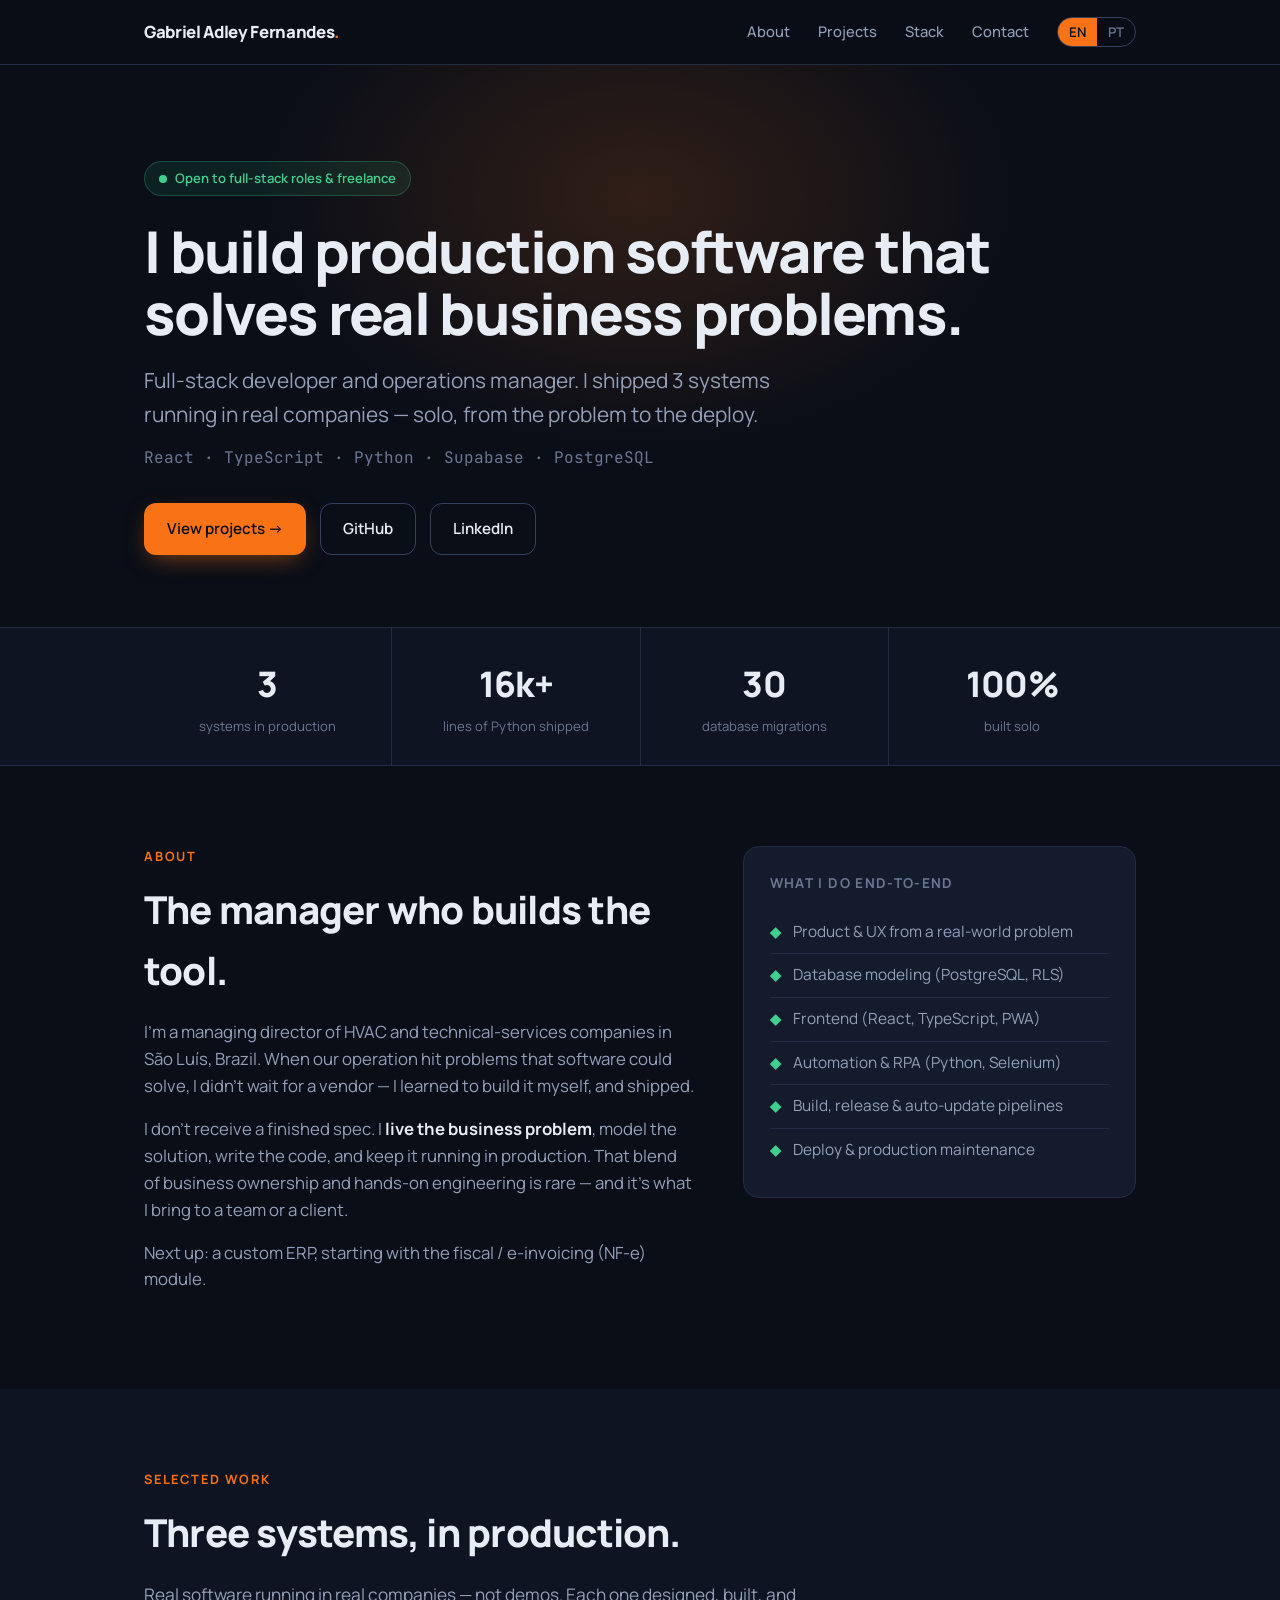
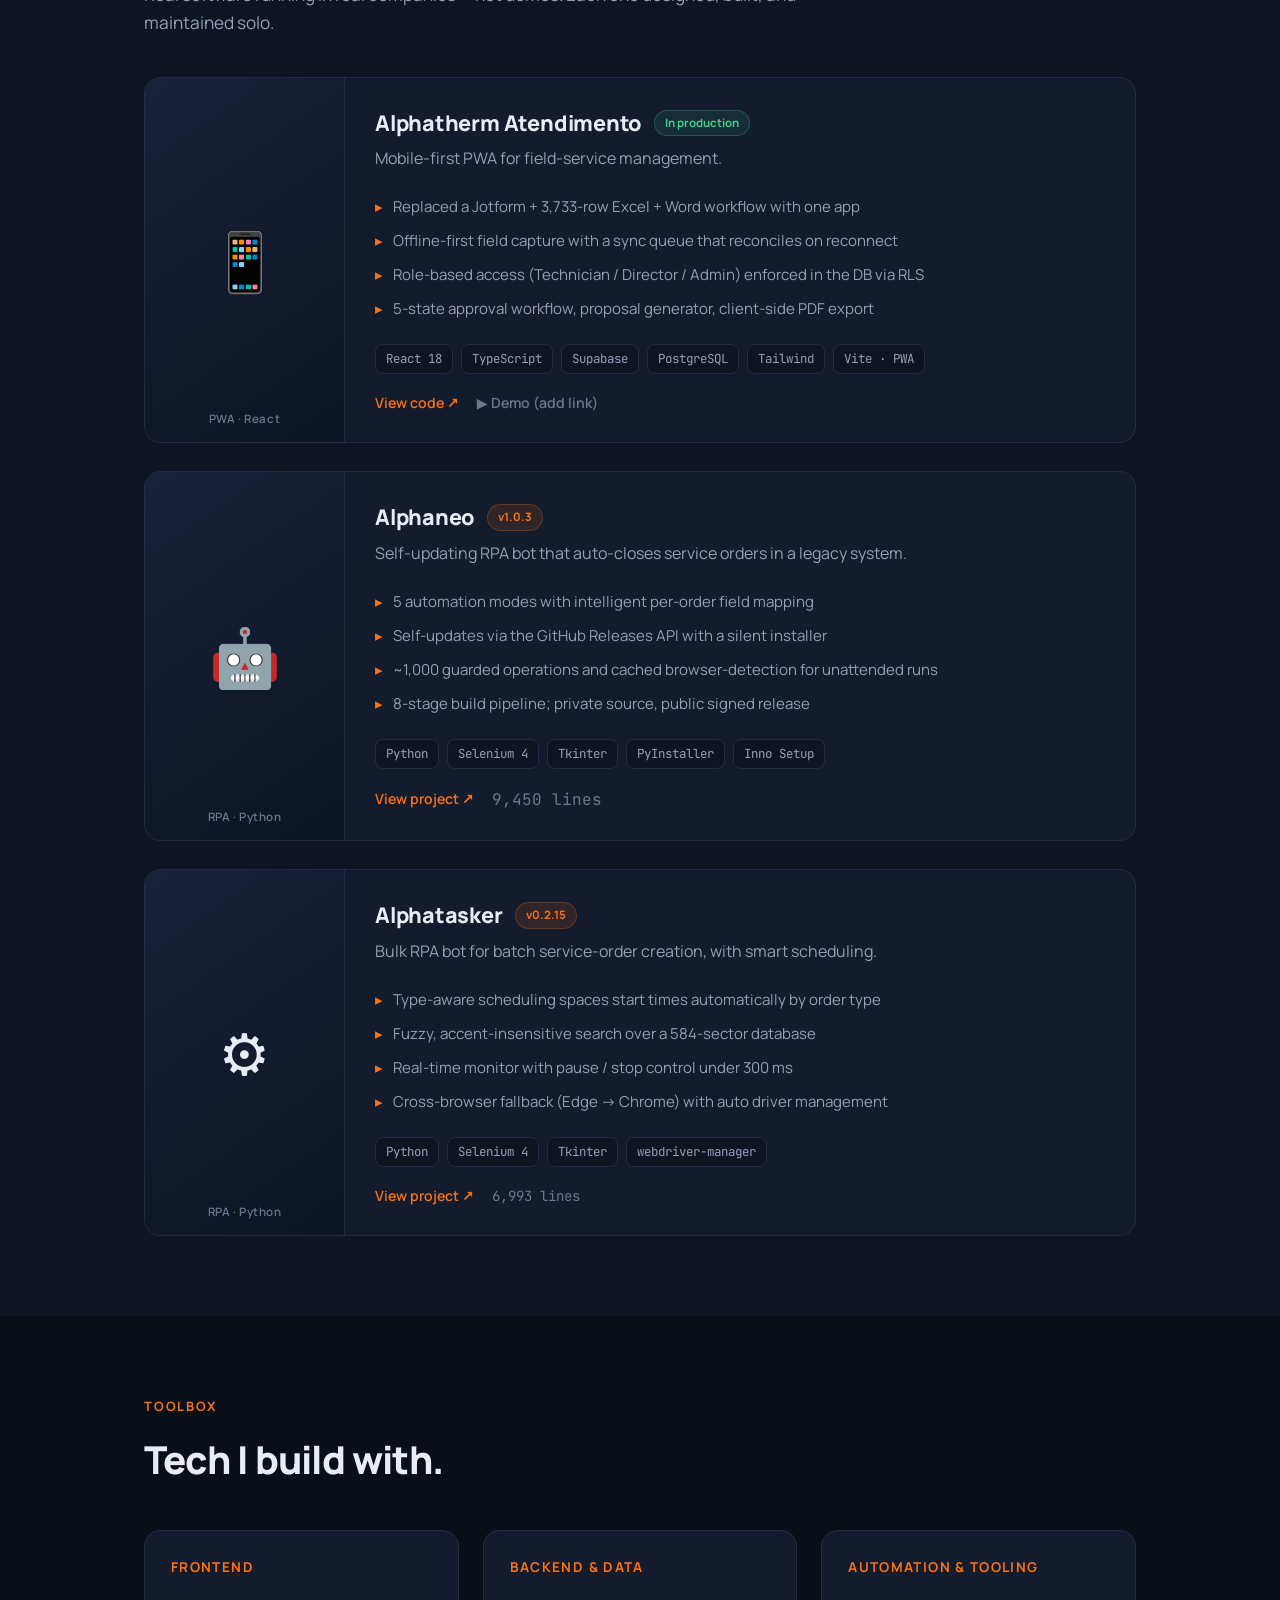
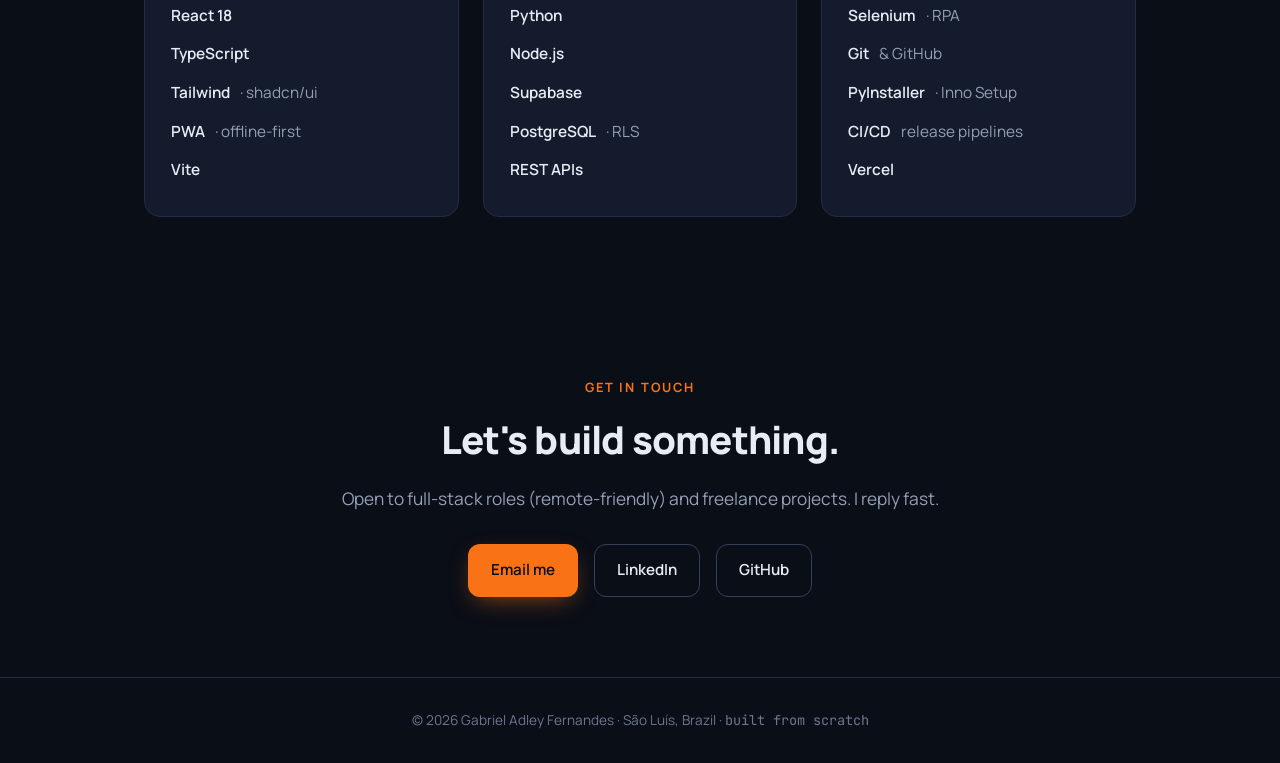
==== index.html @ e0627b70 "Add files via upload" ====
<!DOCTYPE html>
<html lang="en">
<head>
<meta charset="UTF-8" />
<meta name="viewport" content="width=device-width, initial-scale=1.0" />
<title>Gabriel Adley Fernandes — Full-Stack Developer</title>
<meta name="description" content="Full-stack developer who ships production software — from the business problem to the deploy. React, TypeScript, Python, Supabase." />
<link rel="preconnect" href="https://fonts.googleapis.com" />
<link rel="preconnect" href="https://fonts.gstatic.com" crossorigin />
<link href="https://fonts.googleapis.com/css2?family=Manrope:wght@400;500;600;700;800&family=JetBrains+Mono:wght@500&display=swap" rel="stylesheet" />
<style>
  :root{
    --bg:#0a0e17; --bg2:#0e1422; --surface:#141b2d; --surface2:#19223a;
    --border:#232c42; --border-hi:#33405e;
    --text:#e8ecf5; --muted:#93a0b8; --faint:#6b7791;
    --accent:#f97316; --accent2:#3fcf8e; --accent-soft:rgba(249,115,22,.12);
    --radius:16px; --maxw:1040px;
    --shadow:0 10px 40px -12px rgba(0,0,0,.6);
  }
  *{box-sizing:border-box;margin:0;padding:0}
  html{scroll-behavior:smooth}
  body{
    font-family:'Manrope',system-ui,sans-serif;background:var(--bg);color:var(--text);
    line-height:1.6;-webkit-font-smoothing:antialiased;overflow-x:hidden;
  }
  a{color:inherit;text-decoration:none}
  code,.mono{font-family:'JetBrains Mono',monospace}
  .wrap{max-width:var(--maxw);margin:0 auto;padding:0 24px}
  .accent{color:var(--accent)}
  .accent2{color:var(--accent2)}

  /* Header */
  header{
    position:sticky;top:0;z-index:50;backdrop-filter:blur(12px);
    background:rgba(10,14,23,.72);border-bottom:1px solid var(--border);
  }
  .nav{display:flex;align-items:center;justify-content:space-between;height:64px}
  .logo{font-weight:800;font-size:1.05rem;letter-spacing:-.02em}
  .logo .dot{color:var(--accent)}
  .nav-links{display:flex;gap:28px;align-items:center}
  .nav-links a{color:var(--muted);font-size:.92rem;font-weight:500;transition:color .2s}
  .nav-links a:hover{color:var(--text)}
  .lang-toggle{
    display:flex;border:1px solid var(--border-hi);border-radius:999px;overflow:hidden;
    font-size:.78rem;font-weight:600;cursor:pointer
  }
  .lang-toggle button{
    background:transparent;border:0;color:var(--faint);padding:5px 11px;cursor:pointer;
    font-family:inherit;font-weight:600;transition:all .2s
  }
  .lang-toggle button.on{background:var(--accent);color:#0a0e17}
  @media(max-width:680px){.nav-links a:not(.lang-wrap){display:none}}

  /* Hero */
  .hero{position:relative;padding:96px 0 72px;overflow:hidden}
  .hero::before{
    content:"";position:absolute;top:-30%;left:50%;transform:translateX(-50%);
    width:900px;height:600px;
    background:radial-gradient(ellipse at center,rgba(249,115,22,.16),transparent 60%);
    pointer-events:none;z-index:0
  }
  .hero .wrap{position:relative;z-index:1}
  .badge-avail{
    display:inline-flex;align-items:center;gap:8px;font-size:.82rem;font-weight:600;
    color:var(--accent2);background:rgba(63,207,142,.1);border:1px solid rgba(63,207,142,.25);
    padding:6px 14px;border-radius:999px;margin-bottom:24px
  }
  .badge-avail .pulse{width:8px;height:8px;border-radius:50%;background:var(--accent2);box-shadow:0 0 0 0 rgba(63,207,142,.7);animation:pulse 2s infinite}
  @keyframes pulse{0%{box-shadow:0 0 0 0 rgba(63,207,142,.6)}70%{box-shadow:0 0 0 8px rgba(63,207,142,0)}100%{box-shadow:0 0 0 0 rgba(63,207,142,0)}}
  h1{font-size:clamp(2.2rem,6vw,3.6rem);font-weight:800;letter-spacing:-.03em;line-height:1.08;margin-bottom:20px}
  .hero .sub{font-size:clamp(1.05rem,2.5vw,1.3rem);color:var(--muted);max-width:640px;margin-bottom:14px}
  .hero .sub2{font-size:1rem;color:var(--faint);max-width:620px;margin-bottom:32px}
  .cta-row{display:flex;flex-wrap:wrap;gap:14px}
  .btn{
    display:inline-flex;align-items:center;gap:9px;font-weight:600;font-size:.95rem;
    padding:13px 22px;border-radius:12px;transition:transform .15s,box-shadow .2s,background .2s;border:1px solid transparent
  }
  .btn:hover{transform:translateY(-2px)}
  .btn-primary{background:var(--accent);color:#0a0e17;box-shadow:0 8px 24px -8px rgba(249,115,22,.6)}
  .btn-ghost{border-color:var(--border-hi);color:var(--text)}
  .btn-ghost:hover{background:var(--surface);border-color:var(--accent)}

  /* Stats band */
  .stats{border-top:1px solid var(--border);border-bottom:1px solid var(--border);background:var(--bg2)}
  .stats-grid{display:grid;grid-template-columns:repeat(4,1fr);gap:1px;background:var(--border)}
  .stat{background:var(--bg2);padding:28px 20px;text-align:center}
  .stat .num{font-size:clamp(1.6rem,4vw,2.2rem);font-weight:800;color:var(--text);letter-spacing:-.02em}
  .stat .lbl{font-size:.82rem;color:var(--faint);margin-top:4px}
  @media(max-width:680px){.stats-grid{grid-template-columns:repeat(2,1fr)}}

  /* Sections */
  section{padding:80px 0}
  .eyebrow{font-size:.8rem;font-weight:700;letter-spacing:.14em;text-transform:uppercase;color:var(--accent);margin-bottom:12px}
  h2{font-size:clamp(1.7rem,4vw,2.4rem);font-weight:800;letter-spacing:-.02em;margin-bottom:18px}
  .lead{color:var(--muted);font-size:1.08rem;max-width:680px}

  /* About */
  .about-grid{display:grid;grid-template-columns:1.4fr 1fr;gap:48px;align-items:start}
  .about p{color:var(--muted);margin-bottom:16px;font-size:1.05rem}
  .about strong{color:var(--text);font-weight:700}
  .highlight-card{background:var(--surface);border:1px solid var(--border);border-radius:var(--radius);padding:26px}
  .highlight-card h3{font-size:.85rem;text-transform:uppercase;letter-spacing:.1em;color:var(--faint);margin-bottom:16px;font-weight:700}
  .highlight-card ul{list-style:none}
  .highlight-card li{display:flex;gap:12px;padding:9px 0;color:var(--muted);font-size:.96rem;border-bottom:1px solid var(--border)}
  .highlight-card li:last-child{border-bottom:0}
  .highlight-card li .ic{color:var(--accent2);flex-shrink:0}
  @media(max-width:760px){.about-grid{grid-template-columns:1fr;gap:32px}}

  /* Projects */
  .projects{background:var(--bg2)}
  .proj-grid{display:flex;flex-direction:column;gap:28px;margin-top:40px}
  .card{
    background:var(--surface);border:1px solid var(--border);border-radius:var(--radius);
    overflow:hidden;transition:border-color .25s,transform .25s,box-shadow .25s
  }
  .card:hover{border-color:var(--border-hi);transform:translateY(-3px);box-shadow:var(--shadow)}
  .card-inner{display:grid;grid-template-columns:200px 1fr;gap:0}
  .card-visual{
    background:linear-gradient(145deg,var(--surface2),#0c1322);display:flex;align-items:center;justify-content:center;
    font-size:3.6rem;border-right:1px solid var(--border);position:relative
  }
  .card-visual .tag{position:absolute;bottom:14px;left:0;right:0;text-align:center;font-size:.72rem;color:var(--faint);font-weight:600;letter-spacing:.05em}
  .card-body{padding:28px 30px}
  .card-head{display:flex;align-items:center;flex-wrap:wrap;gap:12px;margin-bottom:6px}
  .card-head h3{font-size:1.35rem;font-weight:800;letter-spacing:-.01em}
  .pill{font-size:.72rem;font-weight:700;padding:3px 10px;border-radius:999px;background:var(--accent-soft);color:var(--accent);border:1px solid rgba(249,115,22,.25)}
  .pill.live{background:rgba(63,207,142,.1);color:var(--accent2);border-color:rgba(63,207,142,.25)}
  .card-tagline{color:var(--muted);font-size:1rem;margin-bottom:18px}
  .feat{list-style:none;margin-bottom:18px}
  .feat li{display:flex;gap:10px;padding:5px 0;color:var(--muted);font-size:.94rem}
  .feat li::before{content:"▸";color:var(--accent);font-weight:700}
  .stack{display:flex;flex-wrap:wrap;gap:8px;margin-bottom:18px}
  .chip{font-size:.78rem;font-family:'JetBrains Mono',monospace;color:var(--muted);background:var(--bg2);border:1px solid var(--border);padding:4px 10px;border-radius:8px}
  .card-links{display:flex;gap:18px;flex-wrap:wrap}
  .card-links a{font-size:.88rem;font-weight:600;color:var(--accent);display:inline-flex;align-items:center;gap:6px}
  .card-links a:hover{text-decoration:underline}
  .card-links a.muted{color:var(--faint)}
  @media(max-width:760px){.card-inner{grid-template-columns:1fr}.card-visual{height:120px;border-right:0;border-bottom:1px solid var(--border)}}

  /* Stack */
  .stack-grid{display:grid;grid-template-columns:repeat(3,1fr);gap:24px;margin-top:40px}
  .stack-col{background:var(--surface);border:1px solid var(--border);border-radius:var(--radius);padding:26px}
  .stack-col h3{font-size:.85rem;text-transform:uppercase;letter-spacing:.1em;color:var(--accent);margin-bottom:18px;font-weight:700}
  .stack-col .item{display:flex;align-items:center;gap:10px;padding:7px 0;color:var(--muted);font-size:.96rem}
  .stack-col .item b{color:var(--text);font-weight:600}
  @media(max-width:760px){.stack-grid{grid-template-columns:1fr}}

  /* Contact */
  .contact{text-align:center}
  .contact h2{margin-bottom:14px}
  .contact .lead{margin:0 auto 32px}
  .contact-row{display:flex;justify-content:center;gap:16px;flex-wrap:wrap}

  footer{border-top:1px solid var(--border);padding:32px 0;text-align:center;color:var(--faint);font-size:.85rem}

  @media(prefers-reduced-motion:reduce){*{animation:none!important;transition:none!important;scroll-behavior:auto}}
</style>
</head>
<body>

<header>
  <div class="wrap nav">
    <div class="logo">Gabriel Adley Fernandes<span class="dot">.</span></div>
    <nav class="nav-links">
      <a href="#about" data-i18n="nav.about">About</a>
      <a href="#projects" data-i18n="nav.projects">Projects</a>
      <a href="#stack" data-i18n="nav.stack">Stack</a>
      <a href="#contact" data-i18n="nav.contact">Contact</a>
      <span class="lang-wrap"><span class="lang-toggle">
        <button data-lang="en" class="on">EN</button>
        <button data-lang="pt">PT</button>
      </span></span>
    </nav>
  </div>
</header>

<main>
  <!-- HERO -->
  <section class="hero">
    <div class="wrap">
      <span class="badge-avail"><span class="pulse"></span><span data-i18n="hero.avail">Open to full-stack roles & freelance</span></span>
      <h1 data-i18n="hero.title">I build production software that solves real business problems.</h1>
      <p class="sub" data-i18n="hero.sub">Full-stack developer and operations manager. I shipped 3 systems running in real companies — solo, from the problem to the deploy.</p>
      <p class="sub2 mono" data-i18n="hero.stack">React · TypeScript · Python · Supabase · PostgreSQL</p>
      <div class="cta-row">
        <a href="#projects" class="btn btn-primary" data-i18n="hero.cta1">View projects →</a>
        <a href="https://github.com/Sharkvlr" target="_blank" rel="noopener" class="btn btn-ghost">GitHub</a>
        <a href="https://www.linkedin.com/in/gabriel-fernandes-971392264/" target="_blank" rel="noopener" class="btn btn-ghost">LinkedIn</a>
      </div>
    </div>
  </section>

  <!-- STATS -->
  <div class="stats">
    <div class="wrap">
      <div class="stats-grid">
        <div class="stat"><div class="num">3</div><div class="lbl" data-i18n="stat.systems">systems in production</div></div>
        <div class="stat"><div class="num">16k+</div><div class="lbl" data-i18n="stat.lines">lines of Python shipped</div></div>
        <div class="stat"><div class="num">30</div><div class="lbl" data-i18n="stat.migrations">database migrations</div></div>
        <div class="stat"><div class="num">100%</div><div class="lbl" data-i18n="stat.solo">built solo</div></div>
      </div>
    </div>
  </div>

  <!-- ABOUT -->
  <section id="about">
    <div class="wrap about-grid">
      <div class="about">
        <div class="eyebrow" data-i18n="about.eyebrow">About</div>
        <h2 data-i18n="about.title">The manager who builds the tool.</h2>
        <p data-i18n="about.p1">I'm a managing director of HVAC and technical-services companies in São Luís, Brazil. When our operation hit problems that software could solve, I didn't wait for a vendor — I learned to build it myself, and shipped.</p>
        <p data-i18n="about.p2">I don't receive a finished spec. I <strong>live the business problem</strong>, model the solution, write the code, and keep it running in production. That blend of business ownership and hands-on engineering is rare — and it's what I bring to a team or a client.</p>
        <p data-i18n="about.p3">Next up: a custom ERP, starting with the fiscal / e-invoicing (NF-e) module.</p>
      </div>
      <div class="highlight-card">
        <h3 data-i18n="about.h3">What I do end-to-end</h3>
        <ul>
          <li><span class="ic">◆</span><span data-i18n="about.l1">Product & UX from a real-world problem</span></li>
          <li><span class="ic">◆</span><span data-i18n="about.l2">Database modeling (PostgreSQL, RLS)</span></li>
          <li><span class="ic">◆</span><span data-i18n="about.l3">Frontend (React, TypeScript, PWA)</span></li>
          <li><span class="ic">◆</span><span data-i18n="about.l4">Automation & RPA (Python, Selenium)</span></li>
          <li><span class="ic">◆</span><span data-i18n="about.l5">Build, release & auto-update pipelines</span></li>
          <li><span class="ic">◆</span><span data-i18n="about.l6">Deploy & production maintenance</span></li>
        </ul>
      </div>
    </div>
  </section>

  <!-- PROJECTS -->
  <section id="projects" class="projects">
    <div class="wrap">
      <div class="eyebrow" data-i18n="proj.eyebrow">Selected work</div>
      <h2 data-i18n="proj.title">Three systems, in production.</h2>
      <p class="lead" data-i18n="proj.lead">Real software running in real companies — not demos. Each one designed, built, and maintained solo.</p>

      <div class="proj-grid">

        <!-- Atendimento -->
        <article class="card">
          <div class="card-inner">
            <div class="card-visual">📱<div class="tag">PWA · React</div></div>
            <div class="card-body">
              <div class="card-head">
                <h3>Alphatherm Atendimento</h3>
                <span class="pill live" data-i18n="proj.badge.prod">In production</span>
              </div>
              <p class="card-tagline" data-i18n="proj.a.tag">Mobile-first PWA for field-service management.</p>
              <ul class="feat">
                <li data-i18n="proj.a.f1">Replaced a Jotform + 3,733-row Excel + Word workflow with one app</li>
                <li data-i18n="proj.a.f2">Offline-first field capture with a sync queue that reconciles on reconnect</li>
                <li data-i18n="proj.a.f3">Role-based access (Technician / Director / Admin) enforced in the DB via RLS</li>
                <li data-i18n="proj.a.f4">5-state approval workflow, proposal generator, client-side PDF export</li>
              </ul>
              <div class="stack">
                <span class="chip">React 18</span><span class="chip">TypeScript</span><span class="chip">Supabase</span><span class="chip">PostgreSQL</span><span class="chip">Tailwind</span><span class="chip">Vite · PWA</span>
              </div>
              <div class="card-links">
                <a href="https://github.com/Sharkvlr/alphatherm-atendimento" target="_blank" rel="noopener">View code ↗</a>
                <a class="muted" href="#" data-i18n="proj.demo">▶ Demo (add link)</a>
              </div>
            </div>
          </div>
        </article>

        <!-- Alphaneo -->
        <article class="card">
          <div class="card-inner">
            <div class="card-visual">🤖<div class="tag">RPA · Python</div></div>
            <div class="card-body">
              <div class="card-head">
                <h3>Alphaneo</h3>
                <span class="pill">v1.0.3</span>
              </div>
              <p class="card-tagline" data-i18n="proj.n.tag">Self-updating RPA bot that auto-closes service orders in a legacy system.</p>
              <ul class="feat">
                <li data-i18n="proj.n.f1">5 automation modes with intelligent per-order field mapping</li>
                <li data-i18n="proj.n.f2">Self-updates via the GitHub Releases API with a silent installer</li>
                <li data-i18n="proj.n.f3">~1,000 guarded operations and cached browser-detection for unattended runs</li>
                <li data-i18n="proj.n.f4">8-stage build pipeline; private source, public signed release</li>
              </ul>
              <div class="stack">
                <span class="chip">Python</span><span class="chip">Selenium 4</span><span class="chip">Tkinter</span><span class="chip">PyInstaller</span><span class="chip">Inno Setup</span>
              </div>
              <div class="card-links">
                <a href="https://github.com/Sharkvlr/alphaneo" target="_blank" rel="noopener">View project ↗</a>
                <span class="card-links muted mono" style="color:var(--faint)">9,450 lines</span>
              </div>
            </div>
          </div>
        </article>

        <!-- Alphatasker -->
        <article class="card">
          <div class="card-inner">
            <div class="card-visual">⚙️<div class="tag">RPA · Python</div></div>
            <div class="card-body">
              <div class="card-head">
                <h3>Alphatasker</h3>
                <span class="pill">v0.2.15</span>
              </div>
              <p class="card-tagline" data-i18n="proj.t.tag">Bulk RPA bot for batch service-order creation, with smart scheduling.</p>
              <ul class="feat">
                <li data-i18n="proj.t.f1">Type-aware scheduling spaces start times automatically by order type</li>
                <li data-i18n="proj.t.f2">Fuzzy, accent-insensitive search over a 584-sector database</li>
                <li data-i18n="proj.t.f3">Real-time monitor with pause / stop control under 300 ms</li>
                <li data-i18n="proj.t.f4">Cross-browser fallback (Edge → Chrome) with auto driver management</li>
              </ul>
              <div class="stack">
                <span class="chip">Python</span><span class="chip">Selenium 4</span><span class="chip">Tkinter</span><span class="chip">webdriver-manager</span>
              </div>
              <div class="card-links">
                <a href="https://github.com/Sharkvlr/alphatasker" target="_blank" rel="noopener">View project ↗</a>
                <span class="mono" style="color:var(--faint);font-size:.88rem">6,993 lines</span>
              </div>
            </div>
          </div>
        </article>

      </div>
    </div>
  </section>

  <!-- STACK -->
  <section id="stack">
    <div class="wrap">
      <div class="eyebrow" data-i18n="stack.eyebrow">Toolbox</div>
      <h2 data-i18n="stack.title">Tech I build with.</h2>
      <div class="stack-grid">
        <div class="stack-col">
          <h3>Frontend</h3>
          <div class="item"><b>React 18</b></div>
          <div class="item"><b>TypeScript</b></div>
          <div class="item"><b>Tailwind</b> · shadcn/ui</div>
          <div class="item"><b>PWA</b> · offline-first</div>
          <div class="item"><b>Vite</b></div>
        </div>
        <div class="stack-col">
          <h3>Backend &amp; Data</h3>
          <div class="item"><b>Python</b></div>
          <div class="item"><b>Node.js</b></div>
          <div class="item"><b>Supabase</b></div>
          <div class="item"><b>PostgreSQL</b> · RLS</div>
          <div class="item"><b>REST APIs</b></div>
        </div>
        <div class="stack-col">
          <h3 data-i18n="stack.col3">Automation &amp; Tooling</h3>
          <div class="item"><b>Selenium</b> · RPA</div>
          <div class="item"><b>Git</b> &amp; GitHub</div>
          <div class="item"><b>PyInstaller</b> · Inno Setup</div>
          <div class="item"><b>CI/CD</b> <span data-i18n="stack.cicd">release pipelines</span></div>
          <div class="item"><b>Vercel</b></div>
        </div>
      </div>
    </div>
  </section>

  <!-- CONTACT -->
  <section id="contact" class="contact">
    <div class="wrap">
      <div class="eyebrow" data-i18n="contact.eyebrow">Get in touch</div>
      <h2 data-i18n="contact.title">Let's build something.</h2>
      <p class="lead" data-i18n="contact.lead">Open to full-stack roles (remote-friendly) and freelance projects. I reply fast.</p>
      <div class="contact-row">
        <a href="mailto:gabrieladley45@gmail.com" class="btn btn-primary" data-i18n="contact.email">Email me</a>
        <a href="https://www.linkedin.com/in/gabriel-fernandes-971392264/" target="_blank" rel="noopener" class="btn btn-ghost">LinkedIn</a>
        <a href="https://github.com/Sharkvlr" target="_blank" rel="noopener" class="btn btn-ghost">GitHub</a>
      </div>
    </div>
  </section>
</main>

<footer>
  <div class="wrap">
    <p>© 2026 Gabriel Adley Fernandes · <span data-i18n="footer.loc">São Luís, Brazil</span> · <span class="mono">built from scratch</span></p>
  </div>
</footer>

<script>
  const I18N = {
    en: {
      "nav.about":"About","nav.projects":"Projects","nav.stack":"Stack","nav.contact":"Contact",
      "hero.avail":"Open to full-stack roles & freelance",
      "hero.title":"I build production software that solves real business problems.",
      "hero.sub":"Full-stack developer and operations manager. I shipped 3 systems running in real companies — solo, from the problem to the deploy.",
      "hero.stack":"React · TypeScript · Python · Supabase · PostgreSQL",
      "hero.cta1":"View projects →",
      "stat.systems":"systems in production","stat.lines":"lines of Python shipped","stat.migrations":"database migrations","stat.solo":"built solo",
      "about.eyebrow":"About","about.title":"The manager who builds the tool.",
      "about.p1":"I'm a managing director of HVAC and technical-services companies in São Luís, Brazil. When our operation hit problems that software could solve, I didn't wait for a vendor — I learned to build it myself, and shipped.",
      "about.p2":"I don't receive a finished spec. I <strong>live the business problem</strong>, model the solution, write the code, and keep it running in production. That blend of business ownership and hands-on engineering is rare — and it's what I bring to a team or a client.",
      "about.p3":"Next up: a custom ERP, starting with the fiscal / e-invoicing (NF-e) module.",
      "about.h3":"What I do end-to-end",
      "about.l1":"Product & UX from a real-world problem","about.l2":"Database modeling (PostgreSQL, RLS)","about.l3":"Frontend (React, TypeScript, PWA)","about.l4":"Automation & RPA (Python, Selenium)","about.l5":"Build, release & auto-update pipelines","about.l6":"Deploy & production maintenance",
      "proj.eyebrow":"Selected work","proj.title":"Three systems, in production.",
      "proj.lead":"Real software running in real companies — not demos. Each one designed, built, and maintained solo.",
      "proj.badge.prod":"In production","proj.demo":"▶ Demo (add link)",
      "proj.a.tag":"Mobile-first PWA for field-service management.",
      "proj.a.f1":"Replaced a Jotform + 3,733-row Excel + Word workflow with one app",
      "proj.a.f2":"Offline-first field capture with a sync queue that reconciles on reconnect",
      "proj.a.f3":"Role-based access (Technician / Director / Admin) enforced in the DB via RLS",
      "proj.a.f4":"5-state approval workflow, proposal generator, client-side PDF export",
      "proj.n.tag":"Self-updating RPA bot that auto-closes service orders in a legacy system.",
      "proj.n.f1":"5 automation modes with intelligent per-order field mapping",
      "proj.n.f2":"Self-updates via the GitHub Releases API with a silent installer",
      "proj.n.f3":"~1,000 guarded operations and cached browser-detection for unattended runs",
      "proj.n.f4":"8-stage build pipeline; private source, public signed release",
      "proj.t.tag":"Bulk RPA bot for batch service-order creation, with smart scheduling.",
      "proj.t.f1":"Type-aware scheduling spaces start times automatically by order type",
      "proj.t.f2":"Fuzzy, accent-insensitive search over a 584-sector database",
      "proj.t.f3":"Real-time monitor with pause / stop control under 300 ms",
      "proj.t.f4":"Cross-browser fallback (Edge → Chrome) with auto driver management",
      "stack.eyebrow":"Toolbox","stack.title":"Tech I build with.","stack.col3":"Automation & Tooling","stack.cicd":"release pipelines",
      "contact.eyebrow":"Get in touch","contact.title":"Let's build something.",
      "contact.lead":"Open to full-stack roles (remote-friendly) and freelance projects. I reply fast.",
      "contact.email":"Email me","footer.loc":"São Luís, Brazil"
    },
    pt: {
      "nav.about":"Sobre","nav.projects":"Projetos","nav.stack":"Stack","nav.contact":"Contato",
      "hero.avail":"Disponível para vagas full-stack e freelance",
      "hero.title":"Eu construo software em produção que resolve problemas reais de negócio.",
      "hero.sub":"Desenvolvedor full-stack e gestor de operações. Coloquei 3 sistemas rodando em empresas reais — sozinho, do problema ao deploy.",
      "hero.stack":"React · TypeScript · Python · Supabase · PostgreSQL",
      "hero.cta1":"Ver projetos →",
      "stat.systems":"sistemas em produção","stat.lines":"linhas de Python entregues","stat.migrations":"migrations de banco","stat.solo":"feito sozinho",
      "about.eyebrow":"Sobre","about.title":"O gestor que constrói a ferramenta.",
      "about.p1":"Sou gestor de empresas de HVAC e serviços técnicos em São Luís, Brasil. Quando a operação esbarrou em problemas que software resolveria, não esperei um fornecedor — aprendi a construir e coloquei no ar.",
      "about.p2":"Eu não recebo um requisito pronto. Eu <strong>vivo o problema de negócio</strong>, modelo a solução, escrevo o código e o mantenho em produção. Essa mistura de visão de dono com engenharia mão na massa é rara — e é o que eu entrego para um time ou cliente.",
      "about.p3":"Próximo passo: um ERP próprio, começando pelo módulo fiscal / NF-e.",
      "about.h3":"O que faço de ponta a ponta",
      "about.l1":"Produto & UX a partir de um problema real","about.l2":"Modelagem de banco (PostgreSQL, RLS)","about.l3":"Frontend (React, TypeScript, PWA)","about.l4":"Automação & RPA (Python, Selenium)","about.l5":"Pipelines de build, release e auto-update","about.l6":"Deploy & manutenção em produção",
      "proj.eyebrow":"Trabalhos selecionados","proj.title":"Três sistemas, em produção.",
      "proj.lead":"Software de verdade rodando em empresas reais — não são demos. Cada um projetado, construído e mantido sozinho.",
      "proj.badge.prod":"Em produção","proj.demo":"▶ Demo (adicionar link)",
      "proj.a.tag":"PWA mobile-first para gestão de ordens de serviço em campo.",
      "proj.a.f1":"Substituiu um fluxo de Jotform + Excel de 3.733 linhas + Word por um único app",
      "proj.a.f2":"Captura offline em campo com fila de sincronização que reconcilia ao reconectar",
      "proj.a.f3":"Acesso por papel (Técnico / Diretor / Admin) garantido no banco via RLS",
      "proj.a.f4":"Workflow de aprovação de 5 estados, gerador de propostas, exportação de PDF no cliente",
      "proj.n.tag":"Robô RPA auto-atualizável que dá baixa em ordens de serviço num sistema legado.",
      "proj.n.f1":"5 modos de automação com mapeamento inteligente de campos por OS",
      "proj.n.f2":"Auto-atualiza via API de Releases do GitHub com instalador silencioso",
      "proj.n.f3":"~1.000 operações protegidas e detecção de browser em cache para execução autônoma",
      "proj.n.f4":"Pipeline de build de 8 estágios; código privado, release público assinado",
      "proj.t.tag":"Robô RPA de abertura de ordens em lote, com agendamento inteligente.",
      "proj.t.f1":"Agendamento por tipo espaça os horários de início automaticamente",
      "proj.t.f2":"Busca fuzzy, insensível a acento, sobre um banco de 584 setores",
      "proj.t.f3":"Monitor em tempo real com pausar / parar em menos de 300 ms",
      "proj.t.f4":"Fallback cross-browser (Edge → Chrome) com gestão automática de driver",
      "stack.eyebrow":"Ferramentas","stack.title":"Tecnologias que uso.","stack.col3":"Automação & Tooling","stack.cicd":"pipelines de release",
      "contact.eyebrow":"Fale comigo","contact.title":"Vamos construir algo.",
      "contact.lead":"Disponível para vagas full-stack (remoto) e projetos freelance. Respondo rápido.",
      "contact.email":"Me mande um email","footer.loc":"São Luís, Brasil"
    }
  };

  function setLang(lang){
    document.documentElement.lang = lang === 'pt' ? 'pt-BR' : 'en';
    document.querySelectorAll('[data-i18n]').forEach(function(el){
      var k = el.getAttribute('data-i18n');
      var v = I18N[lang] && I18N[lang][k];
      if(v !== undefined) el.innerHTML = v;
    });
    document.querySelectorAll('.lang-toggle button').forEach(function(b){
      b.classList.toggle('on', b.getAttribute('data-lang') === lang);
    });
    try{ localStorage.setItem('lang', lang); }catch(e){}
  }

  document.querySelectorAll('.lang-toggle button').forEach(function(b){
    b.addEventListener('click', function(){ setLang(b.getAttribute('data-lang')); });
  });

  (function(){
    var saved;
    try{ saved = localStorage.getItem('lang'); }catch(e){}
    var initial = saved || ((navigator.language||'en').toLowerCase().indexOf('pt')===0 ? 'pt' : 'en');
    setLang(initial);
  })();
</script>
</body>
</html>
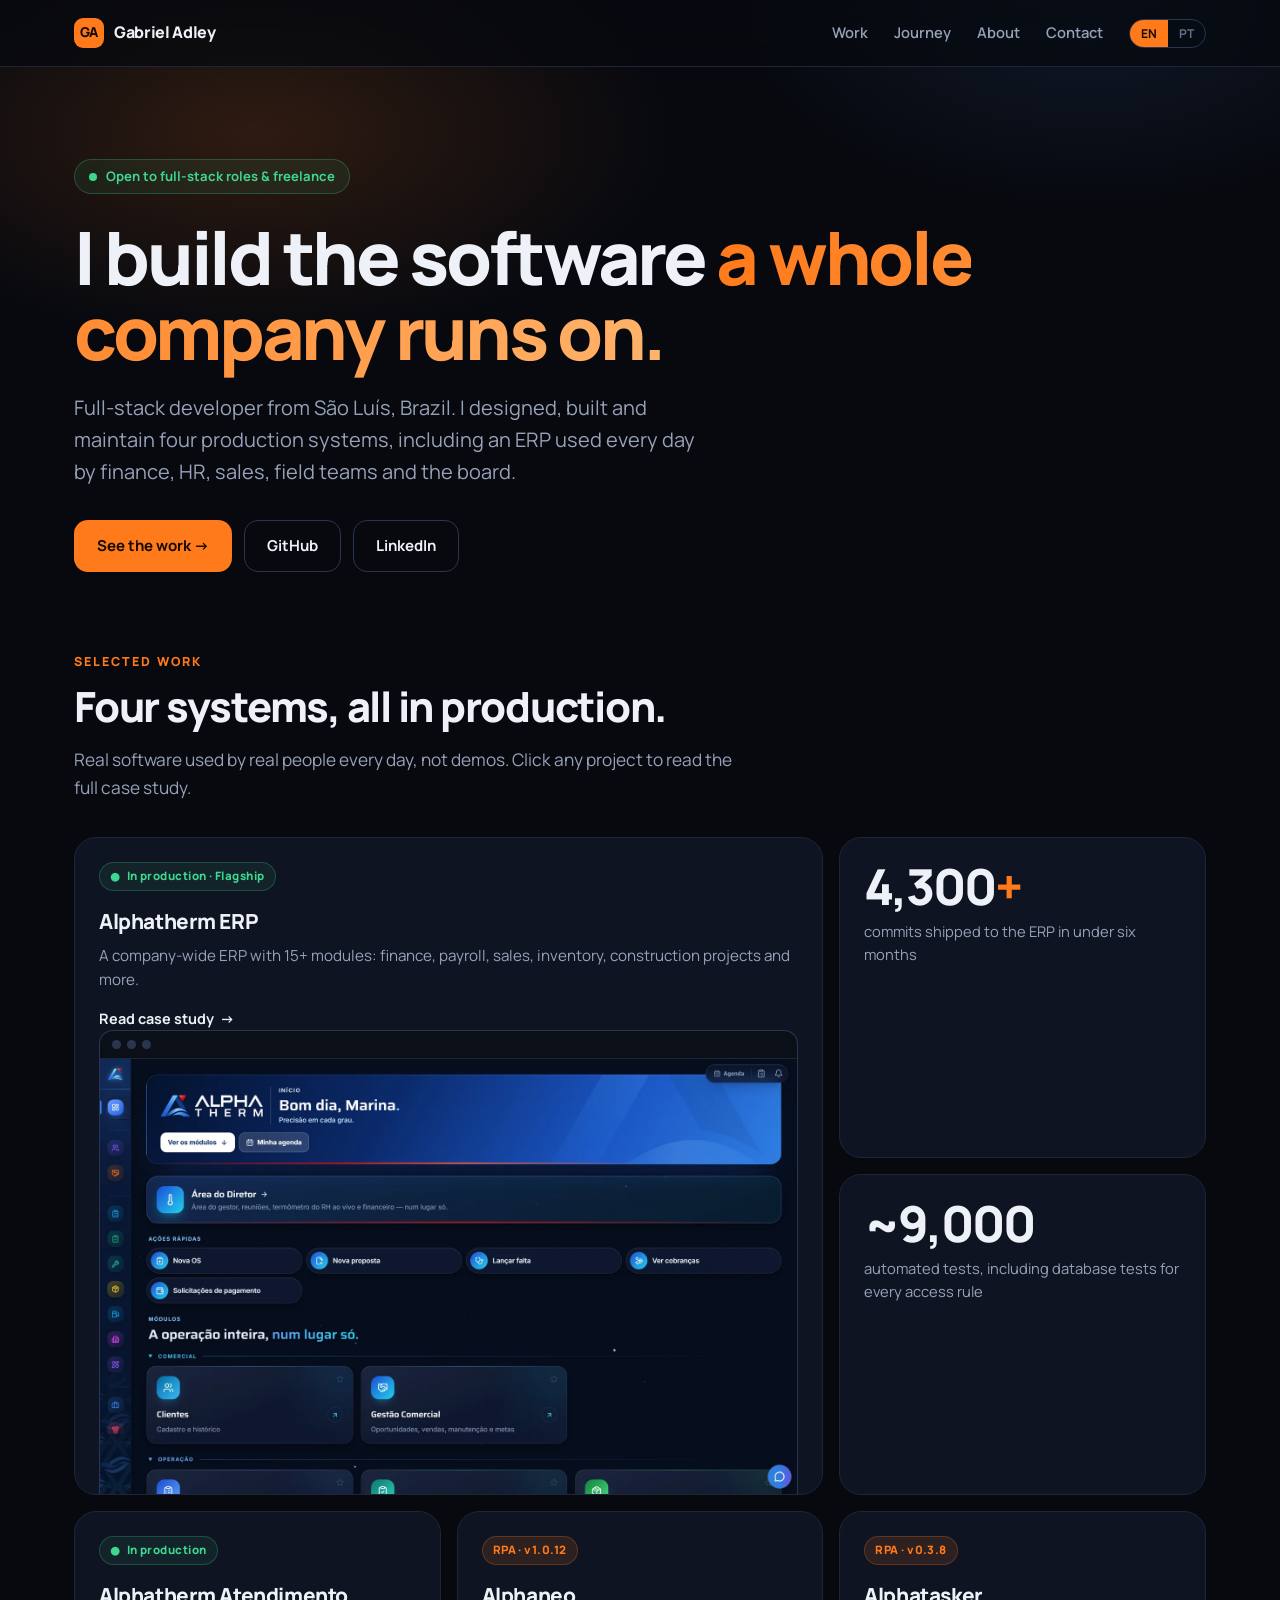
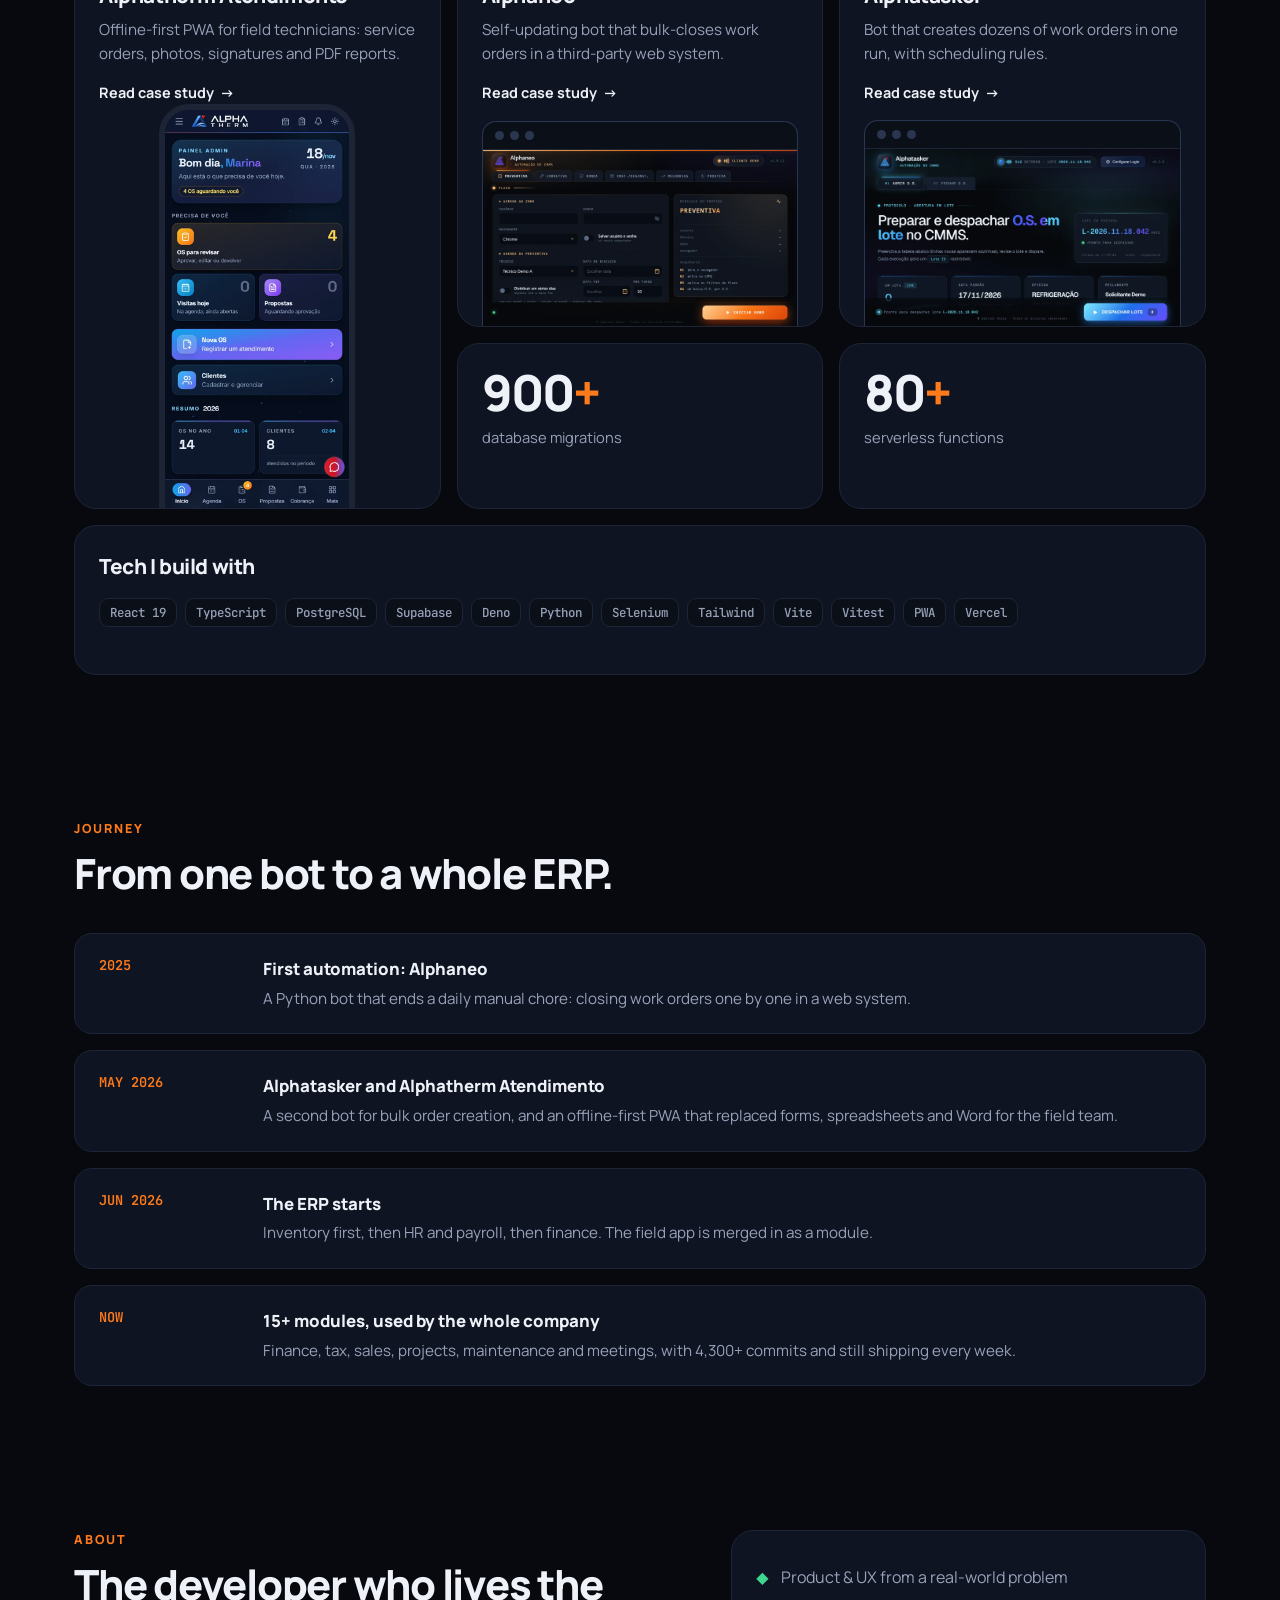
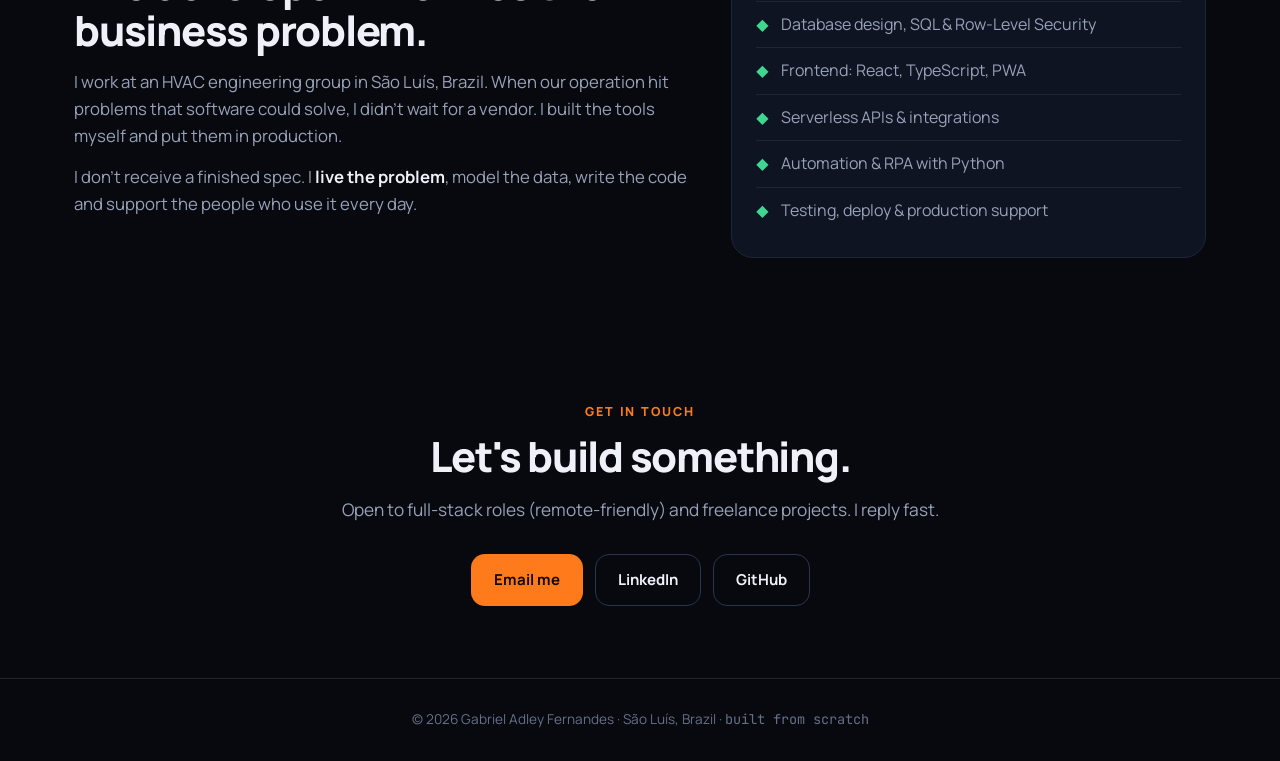
==== commit 79a9b5d6: "New portfolio: bento home, case studies and screenshots (EN/PT)" ====
--- a/index.html
+++ b/index.html
@@ -1,481 +1,173 @@
 <!DOCTYPE html>
-<html lang="en">
+<html lang="en" data-lang="en">
 <head>
-<meta charset="UTF-8" />
-<meta name="viewport" content="width=device-width, initial-scale=1.0" />
+<meta charset="UTF-8">
+<meta name="viewport" content="width=device-width, initial-scale=1">
 <title>Gabriel Adley Fernandes — Full-Stack Developer</title>
-<meta name="description" content="Full-stack developer who ships production software — from the business problem to the deploy. React, TypeScript, Python, Supabase." />
-<link rel="preconnect" href="https://fonts.googleapis.com" />
-<link rel="preconnect" href="https://fonts.gstatic.com" crossorigin />
-<link href="https://fonts.googleapis.com/css2?family=Manrope:wght@400;500;600;700;800&family=JetBrains+Mono:wght@500&display=swap" rel="stylesheet" />
-<style>
-  :root{
-    --bg:#0a0e17; --bg2:#0e1422; --surface:#141b2d; --surface2:#19223a;
-    --border:#232c42; --border-hi:#33405e;
-    --text:#e8ecf5; --muted:#93a0b8; --faint:#6b7791;
-    --accent:#f97316; --accent2:#3fcf8e; --accent-soft:rgba(249,115,22,.12);
-    --radius:16px; --maxw:1040px;
-    --shadow:0 10px 40px -12px rgba(0,0,0,.6);
-  }
-  *{box-sizing:border-box;margin:0;padding:0}
-  html{scroll-behavior:smooth}
-  body{
-    font-family:'Manrope',system-ui,sans-serif;background:var(--bg);color:var(--text);
-    line-height:1.6;-webkit-font-smoothing:antialiased;overflow-x:hidden;
-  }
-  a{color:inherit;text-decoration:none}
-  code,.mono{font-family:'JetBrains Mono',monospace}
-  .wrap{max-width:var(--maxw);margin:0 auto;padding:0 24px}
-  .accent{color:var(--accent)}
-  .accent2{color:var(--accent2)}
-
-  /* Header */
-  header{
-    position:sticky;top:0;z-index:50;backdrop-filter:blur(12px);
-    background:rgba(10,14,23,.72);border-bottom:1px solid var(--border);
-  }
-  .nav{display:flex;align-items:center;justify-content:space-between;height:64px}
-  .logo{font-weight:800;font-size:1.05rem;letter-spacing:-.02em}
-  .logo .dot{color:var(--accent)}
-  .nav-links{display:flex;gap:28px;align-items:center}
-  .nav-links a{color:var(--muted);font-size:.92rem;font-weight:500;transition:color .2s}
-  .nav-links a:hover{color:var(--text)}
-  .lang-toggle{
-    display:flex;border:1px solid var(--border-hi);border-radius:999px;overflow:hidden;
-    font-size:.78rem;font-weight:600;cursor:pointer
-  }
-  .lang-toggle button{
-    background:transparent;border:0;color:var(--faint);padding:5px 11px;cursor:pointer;
-    font-family:inherit;font-weight:600;transition:all .2s
-  }
-  .lang-toggle button.on{background:var(--accent);color:#0a0e17}
-  @media(max-width:680px){.nav-links a:not(.lang-wrap){display:none}}
-
-  /* Hero */
-  .hero{position:relative;padding:96px 0 72px;overflow:hidden}
-  .hero::before{
-    content:"";position:absolute;top:-30%;left:50%;transform:translateX(-50%);
-    width:900px;height:600px;
-    background:radial-gradient(ellipse at center,rgba(249,115,22,.16),transparent 60%);
-    pointer-events:none;z-index:0
-  }
-  .hero .wrap{position:relative;z-index:1}
-  .badge-avail{
-    display:inline-flex;align-items:center;gap:8px;font-size:.82rem;font-weight:600;
-    color:var(--accent2);background:rgba(63,207,142,.1);border:1px solid rgba(63,207,142,.25);
-    padding:6px 14px;border-radius:999px;margin-bottom:24px
-  }
-  .badge-avail .pulse{width:8px;height:8px;border-radius:50%;background:var(--accent2);box-shadow:0 0 0 0 rgba(63,207,142,.7);animation:pulse 2s infinite}
-  @keyframes pulse{0%{box-shadow:0 0 0 0 rgba(63,207,142,.6)}70%{box-shadow:0 0 0 8px rgba(63,207,142,0)}100%{box-shadow:0 0 0 0 rgba(63,207,142,0)}}
-  h1{font-size:clamp(2.2rem,6vw,3.6rem);font-weight:800;letter-spacing:-.03em;line-height:1.08;margin-bottom:20px}
-  .hero .sub{font-size:clamp(1.05rem,2.5vw,1.3rem);color:var(--muted);max-width:640px;margin-bottom:14px}
-  .hero .sub2{font-size:1rem;color:var(--faint);max-width:620px;margin-bottom:32px}
-  .cta-row{display:flex;flex-wrap:wrap;gap:14px}
-  .btn{
-    display:inline-flex;align-items:center;gap:9px;font-weight:600;font-size:.95rem;
-    padding:13px 22px;border-radius:12px;transition:transform .15s,box-shadow .2s,background .2s;border:1px solid transparent
-  }
-  .btn:hover{transform:translateY(-2px)}
-  .btn-primary{background:var(--accent);color:#0a0e17;box-shadow:0 8px 24px -8px rgba(249,115,22,.6)}
-  .btn-ghost{border-color:var(--border-hi);color:var(--text)}
-  .btn-ghost:hover{background:var(--surface);border-color:var(--accent)}
-
-  /* Stats band */
-  .stats{border-top:1px solid var(--border);border-bottom:1px solid var(--border);background:var(--bg2)}
-  .stats-grid{display:grid;grid-template-columns:repeat(4,1fr);gap:1px;background:var(--border)}
-  .stat{background:var(--bg2);padding:28px 20px;text-align:center}
-  .stat .num{font-size:clamp(1.6rem,4vw,2.2rem);font-weight:800;color:var(--text);letter-spacing:-.02em}
-  .stat .lbl{font-size:.82rem;color:var(--faint);margin-top:4px}
-  @media(max-width:680px){.stats-grid{grid-template-columns:repeat(2,1fr)}}
-
-  /* Sections */
-  section{padding:80px 0}
-  .eyebrow{font-size:.8rem;font-weight:700;letter-spacing:.14em;text-transform:uppercase;color:var(--accent);margin-bottom:12px}
-  h2{font-size:clamp(1.7rem,4vw,2.4rem);font-weight:800;letter-spacing:-.02em;margin-bottom:18px}
-  .lead{color:var(--muted);font-size:1.08rem;max-width:680px}
-
-  /* About */
-  .about-grid{display:grid;grid-template-columns:1.4fr 1fr;gap:48px;align-items:start}
-  .about p{color:var(--muted);margin-bottom:16px;font-size:1.05rem}
-  .about strong{color:var(--text);font-weight:700}
-  .highlight-card{background:var(--surface);border:1px solid var(--border);border-radius:var(--radius);padding:26px}
-  .highlight-card h3{font-size:.85rem;text-transform:uppercase;letter-spacing:.1em;color:var(--faint);margin-bottom:16px;font-weight:700}
-  .highlight-card ul{list-style:none}
-  .highlight-card li{display:flex;gap:12px;padding:9px 0;color:var(--muted);font-size:.96rem;border-bottom:1px solid var(--border)}
-  .highlight-card li:last-child{border-bottom:0}
-  .highlight-card li .ic{color:var(--accent2);flex-shrink:0}
-  @media(max-width:760px){.about-grid{grid-template-columns:1fr;gap:32px}}
-
-  /* Projects */
-  .projects{background:var(--bg2)}
-  .proj-grid{display:flex;flex-direction:column;gap:28px;margin-top:40px}
-  .card{
-    background:var(--surface);border:1px solid var(--border);border-radius:var(--radius);
-    overflow:hidden;transition:border-color .25s,transform .25s,box-shadow .25s
-  }
-  .card:hover{border-color:var(--border-hi);transform:translateY(-3px);box-shadow:var(--shadow)}
-  .card-inner{display:grid;grid-template-columns:200px 1fr;gap:0}
-  .card-visual{
-    background:linear-gradient(145deg,var(--surface2),#0c1322);display:flex;align-items:center;justify-content:center;
-    font-size:3.6rem;border-right:1px solid var(--border);position:relative
-  }
-  .card-visual .tag{position:absolute;bottom:14px;left:0;right:0;text-align:center;font-size:.72rem;color:var(--faint);font-weight:600;letter-spacing:.05em}
-  .card-body{padding:28px 30px}
-  .card-head{display:flex;align-items:center;flex-wrap:wrap;gap:12px;margin-bottom:6px}
-  .card-head h3{font-size:1.35rem;font-weight:800;letter-spacing:-.01em}
-  .pill{font-size:.72rem;font-weight:700;padding:3px 10px;border-radius:999px;background:var(--accent-soft);color:var(--accent);border:1px solid rgba(249,115,22,.25)}
-  .pill.live{background:rgba(63,207,142,.1);color:var(--accent2);border-color:rgba(63,207,142,.25)}
-  .card-tagline{color:var(--muted);font-size:1rem;margin-bottom:18px}
-  .feat{list-style:none;margin-bottom:18px}
-  .feat li{display:flex;gap:10px;padding:5px 0;color:var(--muted);font-size:.94rem}
-  .feat li::before{content:"▸";color:var(--accent);font-weight:700}
-  .stack{display:flex;flex-wrap:wrap;gap:8px;margin-bottom:18px}
-  .chip{font-size:.78rem;font-family:'JetBrains Mono',monospace;color:var(--muted);background:var(--bg2);border:1px solid var(--border);padding:4px 10px;border-radius:8px}
-  .card-links{display:flex;gap:18px;flex-wrap:wrap}
-  .card-links a{font-size:.88rem;font-weight:600;color:var(--accent);display:inline-flex;align-items:center;gap:6px}
-  .card-links a:hover{text-decoration:underline}
-  .card-links a.muted{color:var(--faint)}
-  @media(max-width:760px){.card-inner{grid-template-columns:1fr}.card-visual{height:120px;border-right:0;border-bottom:1px solid var(--border)}}
-
-  /* Stack */
-  .stack-grid{display:grid;grid-template-columns:repeat(3,1fr);gap:24px;margin-top:40px}
-  .stack-col{background:var(--surface);border:1px solid var(--border);border-radius:var(--radius);padding:26px}
-  .stack-col h3{font-size:.85rem;text-transform:uppercase;letter-spacing:.1em;color:var(--accent);margin-bottom:18px;font-weight:700}
-  .stack-col .item{display:flex;align-items:center;gap:10px;padding:7px 0;color:var(--muted);font-size:.96rem}
-  .stack-col .item b{color:var(--text);font-weight:600}
-  @media(max-width:760px){.stack-grid{grid-template-columns:1fr}}
-
-  /* Contact */
-  .contact{text-align:center}
-  .contact h2{margin-bottom:14px}
-  .contact .lead{margin:0 auto 32px}
-  .contact-row{display:flex;justify-content:center;gap:16px;flex-wrap:wrap}
-
-  footer{border-top:1px solid var(--border);padding:32px 0;text-align:center;color:var(--faint);font-size:.85rem}
-
-  @media(prefers-reduced-motion:reduce){*{animation:none!important;transition:none!important;scroll-behavior:auto}}
-</style>
+<meta name="description" content="Full-stack developer who builds production software for real businesses, including a company-wide ERP. React, TypeScript, PostgreSQL, Supabase, Python.">
+<meta property="og:title" content="Gabriel Adley Fernandes — Full-Stack Developer">
+<meta property="og:description" content="Four systems in production, including a company-wide ERP with 15+ modules.">
+<meta property="og:image" content="https://sharkvlr.github.io/assets/shots/erp-home.webp">
+<script>try{document.documentElement.setAttribute('data-lang',localStorage.getItem('lang')||'en')}catch(e){}</script>
+<link rel="preconnect" href="https://fonts.googleapis.com">
+<link rel="preconnect" href="https://fonts.gstatic.com" crossorigin>
+<link href="https://fonts.googleapis.com/css2?family=Manrope:wght@400;500;600;700;800&family=JetBrains+Mono:wght@500;600&display=swap" rel="stylesheet">
+<link rel="stylesheet" href="assets/style.css">
 </head>
 <body>
 
 <header>
   <div class="wrap nav">
-    <div class="logo">Gabriel Adley Fernandes<span class="dot">.</span></div>
+    <a href="#" class="logo"><span class="mark">GA</span>Gabriel Adley</a>
     <nav class="nav-links">
-      <a href="#about" data-i18n="nav.about">About</a>
-      <a href="#projects" data-i18n="nav.projects">Projects</a>
-      <a href="#stack" data-i18n="nav.stack">Stack</a>
-      <a href="#contact" data-i18n="nav.contact">Contact</a>
-      <span class="lang-wrap"><span class="lang-toggle">
-        <button data-lang="en" class="on">EN</button>
-        <button data-lang="pt">PT</button>
-      </span></span>
+      <a href="#work"><span data-l="en">Work</span><span data-l="pt">Projetos</span></a>
+      <a href="#journey"><span data-l="en">Journey</span><span data-l="pt">Trajetória</span></a>
+      <a href="#about"><span data-l="en">About</span><span data-l="pt">Sobre</span></a>
+      <a href="#contact"><span data-l="en">Contact</span><span data-l="pt">Contato</span></a>
+      <span class="lang"><button data-lang="en">EN</button><button data-lang="pt">PT</button></span>
     </nav>
   </div>
 </header>
 
 <main>
-  <!-- HERO -->
   <section class="hero">
     <div class="wrap">
-      <span class="badge-avail"><span class="pulse"></span><span data-i18n="hero.avail">Open to full-stack roles & freelance</span></span>
-      <h1 data-i18n="hero.title">I build production software that solves real business problems.</h1>
-      <p class="sub" data-i18n="hero.sub">Full-stack developer and operations manager. I shipped 3 systems running in real companies — solo, from the problem to the deploy.</p>
-      <p class="sub2 mono" data-i18n="hero.stack">React · TypeScript · Python · Supabase · PostgreSQL</p>
-      <div class="cta-row">
-        <a href="#projects" class="btn btn-primary" data-i18n="hero.cta1">View projects →</a>
-        <a href="https://github.com/Sharkvlr" target="_blank" rel="noopener" class="btn btn-ghost">GitHub</a>
-        <a href="https://www.linkedin.com/in/gabriel-fernandes-971392264/" target="_blank" rel="noopener" class="btn btn-ghost">LinkedIn</a>
+      <span class="status"><i></i><span data-l="en">Open to full-stack roles &amp; freelance</span><span data-l="pt">Disponível para vagas full-stack e freelance</span></span>
+      <h1 data-l="en">I build the software <em>a whole company runs on.</em></h1>
+      <h1 data-l="pt">Eu construo o software <em>que faz uma empresa inteira rodar.</em></h1>
+      <p class="sub" data-l="en">Full-stack developer from São Luís, Brazil. I designed, built and maintain four production systems, including an ERP used every day by finance, HR, sales, field teams and the board.</p>
+      <p class="sub" data-l="pt">Desenvolvedor full-stack de São Luís. Projetei, construí e mantenho quatro sistemas em produção, incluindo um ERP usado todo dia por financeiro, RH, comercial, equipes de campo e diretoria.</p>
+      <div class="cta">
+        <a href="#work" class="btn primary"><span data-l="en">See the work →</span><span data-l="pt">Ver projetos →</span></a>
+        <a href="https://github.com/Sharkvlr" target="_blank" rel="noopener" class="btn ghost">GitHub</a>
+        <a href="https://www.linkedin.com/in/gabriel-adley-fernandes-971392264/" target="_blank" rel="noopener" class="btn ghost">LinkedIn</a>
       </div>
     </div>
   </section>
 
-  <!-- STATS -->
-  <div class="stats">
+  <section id="work" style="padding-top:24px">
     <div class="wrap">
-      <div class="stats-grid">
-        <div class="stat"><div class="num">3</div><div class="lbl" data-i18n="stat.systems">systems in production</div></div>
-        <div class="stat"><div class="num">16k+</div><div class="lbl" data-i18n="stat.lines">lines of Python shipped</div></div>
-        <div class="stat"><div class="num">30</div><div class="lbl" data-i18n="stat.migrations">database migrations</div></div>
-        <div class="stat"><div class="num">100%</div><div class="lbl" data-i18n="stat.solo">built solo</div></div>
-      </div>
-    </div>
-  </div>
+      <div class="eyebrow"><span data-l="en">Selected work</span><span data-l="pt">Projetos</span></div>
+      <h2 data-l="en">Four systems, all in production.</h2>
+      <h2 data-l="pt">Quatro sistemas, todos em produção.</h2>
+      <p class="lead" data-l="en">Real software used by real people every day, not demos. Click any project to read the full case study.</p>
+      <p class="lead" data-l="pt">Software de verdade, usado todo dia por pessoas reais, não demos. Clique num projeto para ler o estudo de caso completo.</p>
 
-  <!-- ABOUT -->
-  <section id="about">
-    <div class="wrap about-grid">
-      <div class="about">
-        <div class="eyebrow" data-i18n="about.eyebrow">About</div>
-        <h2 data-i18n="about.title">The manager who builds the tool.</h2>
-        <p data-i18n="about.p1">I'm a managing director of HVAC and technical-services companies in São Luís, Brazil. When our operation hit problems that software could solve, I didn't wait for a vendor — I learned to build it myself, and shipped.</p>
-        <p data-i18n="about.p2">I don't receive a finished spec. I <strong>live the business problem</strong>, model the solution, write the code, and keep it running in production. That blend of business ownership and hands-on engineering is rare — and it's what I bring to a team or a client.</p>
-        <p data-i18n="about.p3">Next up: a custom ERP, starting with the fiscal / e-invoicing (NF-e) module.</p>
-      </div>
-      <div class="highlight-card">
-        <h3 data-i18n="about.h3">What I do end-to-end</h3>
-        <ul>
-          <li><span class="ic">◆</span><span data-i18n="about.l1">Product & UX from a real-world problem</span></li>
-          <li><span class="ic">◆</span><span data-i18n="about.l2">Database modeling (PostgreSQL, RLS)</span></li>
-          <li><span class="ic">◆</span><span data-i18n="about.l3">Frontend (React, TypeScript, PWA)</span></li>
-          <li><span class="ic">◆</span><span data-i18n="about.l4">Automation & RPA (Python, Selenium)</span></li>
-          <li><span class="ic">◆</span><span data-i18n="about.l5">Build, release & auto-update pipelines</span></li>
-          <li><span class="ic">◆</span><span data-i18n="about.l6">Deploy & production maintenance</span></li>
-        </ul>
-      </div>
-    </div>
-  </section>
+      <div class="bento">
+        <a href="erp/" class="tile flag s8 r2 rv">
+          <span class="tag live">● <span data-l="en">In production · Flagship</span><span data-l="pt">Em produção · Principal</span></span>
+          <h3>Alphatherm ERP</h3>
+          <p data-l="en">A company-wide ERP with 15+ modules: finance, payroll, sales, inventory, construction projects and more.</p>
+          <p data-l="pt">ERP corporativo com 15+ módulos: financeiro, folha, comercial, estoque, obras e mais.</p>
+          <span class="go"><span data-l="en">Read case study</span><span data-l="pt">Ler estudo de caso</span> →</span>
+          <div class="shot"><div class="chrome"><i></i><i></i><i></i></div><img src="assets/shots/erp-home.webp" alt="ERP home dashboard with sample data" loading="lazy"></div>
+        </a>
 
-  <!-- PROJECTS -->
-  <section id="projects" class="projects">
-    <div class="wrap">
-      <div class="eyebrow" data-i18n="proj.eyebrow">Selected work</div>
-      <h2 data-i18n="proj.title">Three systems, in production.</h2>
-      <p class="lead" data-i18n="proj.lead">Real software running in real companies — not demos. Each one designed, built, and maintained solo.</p>
+        <div class="tile stat s4 rv">
+          <div class="num"><span data-count="4300">0</span><b>+</b></div>
+          <div class="lbl"><span data-l="en">commits shipped to the ERP in under six months</span><span data-l="pt">commits entregues no ERP em menos de seis meses</span></div>
+        </div>
+        <div class="tile stat s4 rv">
+          <div class="num">~<span data-count="9000">0</span></div>
+          <div class="lbl"><span data-l="en">automated tests, including database tests for every access rule</span><span data-l="pt">testes automatizados, incluindo testes de banco para as regras de acesso</span></div>
+        </div>
 
-      <div class="proj-grid">
+        <a href="atendimento/" class="tile s4 r2 rv" style="padding-bottom:0;display:flex;flex-direction:column">
+          <span class="tag live">● <span data-l="en">In production</span><span data-l="pt">Em produção</span></span>
+          <h3>Alphatherm Atendimento</h3>
+          <p data-l="en">Offline-first PWA for field technicians: service orders, photos, signatures and PDF reports.</p>
+          <p data-l="pt">PWA offline-first para técnicos de campo: ordens de serviço, fotos, assinatura e relatório em PDF.</p>
+          <span class="go"><span data-l="en">Read case study</span><span data-l="pt">Ler estudo de caso</span> →</span>
+          <div class="phone" style="margin-top:auto"><img src="assets/shots/atend-mobile.webp" alt="Field-service app on a phone with sample data" loading="lazy"></div>
+        </a>
 
-        <!-- Atendimento -->
-        <article class="card">
-          <div class="card-inner">
-            <div class="card-visual">📱<div class="tag">PWA · React</div></div>
-            <div class="card-body">
-              <div class="card-head">
-                <h3>Alphatherm Atendimento</h3>
-                <span class="pill live" data-i18n="proj.badge.prod">In production</span>
-              </div>
-              <p class="card-tagline" data-i18n="proj.a.tag">Mobile-first PWA for field-service management.</p>
-              <ul class="feat">
-                <li data-i18n="proj.a.f1">Replaced a Jotform + 3,733-row Excel + Word workflow with one app</li>
-                <li data-i18n="proj.a.f2">Offline-first field capture with a sync queue that reconciles on reconnect</li>
-                <li data-i18n="proj.a.f3">Role-based access (Technician / Director / Admin) enforced in the DB via RLS</li>
-                <li data-i18n="proj.a.f4">5-state approval workflow, proposal generator, client-side PDF export</li>
-              </ul>
-              <div class="stack">
-                <span class="chip">React 18</span><span class="chip">TypeScript</span><span class="chip">Supabase</span><span class="chip">PostgreSQL</span><span class="chip">Tailwind</span><span class="chip">Vite · PWA</span>
-              </div>
-              <div class="card-links">
-                <a href="https://github.com/Sharkvlr/alphatherm-atendimento" target="_blank" rel="noopener">View code ↗</a>
-                <a class="muted" href="#" data-i18n="proj.demo">▶ Demo (add link)</a>
-              </div>
-            </div>
+        <a href="alphaneo/" class="tile flag s4 rv">
+          <span class="tag">RPA · v1.0.12</span>
+          <h3>Alphaneo</h3>
+          <p data-l="en">Self-updating bot that bulk-closes work orders in a third-party web system.</p>
+          <p data-l="pt">Robô que se atualiza sozinho e dá baixa em lote em ordens de serviço num sistema web de terceiros.</p>
+          <span class="go"><span data-l="en">Read case study</span><span data-l="pt">Ler estudo de caso</span> →</span>
+          <div class="shot"><div class="chrome"><i></i><i></i><i></i></div><img src="assets/shots/alphaneo.webp" alt="Alphaneo interface (sample data)" loading="lazy"></div>
+        </a>
+        <a href="alphatasker/" class="tile flag s4 rv">
+          <span class="tag">RPA · v0.3.8</span>
+          <h3>Alphatasker</h3>
+          <p data-l="en">Bot that creates dozens of work orders in one run, with scheduling rules.</p>
+          <p data-l="pt">Robô que abre dezenas de ordens de serviço de uma vez, com regras de horário.</p>
+          <span class="go"><span data-l="en">Read case study</span><span data-l="pt">Ler estudo de caso</span> →</span>
+          <div class="shot"><div class="chrome"><i></i><i></i><i></i></div><img src="assets/shots/alphatasker.webp" alt="Alphatasker interface (sample data)" loading="lazy"></div>
+        </a>
+
+        <div class="tile stat s4 rv">
+          <div class="num"><span data-count="900">0</span><b>+</b></div>
+          <div class="lbl"><span data-l="en">database migrations</span><span data-l="pt">migrations de banco</span></div>
+        </div>
+        <div class="tile stat s4 rv">
+          <div class="num"><span data-count="80">0</span><b>+</b></div>
+          <div class="lbl"><span data-l="en">serverless functions</span><span data-l="pt">funções serverless</span></div>
+        </div>
+        <div class="tile s12 rv">
+          <h3 data-l="en">Tech I build with</h3><h3 data-l="pt">Tecnologias que uso</h3>
+          <div class="chips">
+            <span class="chip">React 19</span><span class="chip">TypeScript</span><span class="chip">PostgreSQL</span><span class="chip">Supabase</span><span class="chip">Deno</span><span class="chip">Python</span><span class="chip">Selenium</span><span class="chip">Tailwind</span><span class="chip">Vite</span><span class="chip">Vitest</span><span class="chip">PWA</span><span class="chip">Vercel</span>
           </div>
-        </article>
-
-        <!-- Alphaneo -->
-        <article class="card">
-          <div class="card-inner">
-            <div class="card-visual">🤖<div class="tag">RPA · Python</div></div>
-            <div class="card-body">
-              <div class="card-head">
-                <h3>Alphaneo</h3>
-                <span class="pill">v1.0.3</span>
-              </div>
-              <p class="card-tagline" data-i18n="proj.n.tag">Self-updating RPA bot that auto-closes service orders in a legacy system.</p>
-              <ul class="feat">
-                <li data-i18n="proj.n.f1">5 automation modes with intelligent per-order field mapping</li>
-                <li data-i18n="proj.n.f2">Self-updates via the GitHub Releases API with a silent installer</li>
-                <li data-i18n="proj.n.f3">~1,000 guarded operations and cached browser-detection for unattended runs</li>
-                <li data-i18n="proj.n.f4">8-stage build pipeline; private source, public signed release</li>
-              </ul>
-              <div class="stack">
-                <span class="chip">Python</span><span class="chip">Selenium 4</span><span class="chip">Tkinter</span><span class="chip">PyInstaller</span><span class="chip">Inno Setup</span>
-              </div>
-              <div class="card-links">
-                <a href="https://github.com/Sharkvlr/alphaneo" target="_blank" rel="noopener">View project ↗</a>
-                <span class="card-links muted mono" style="color:var(--faint)">9,450 lines</span>
-              </div>
-            </div>
-          </div>
-        </article>
-
-        <!-- Alphatasker -->
-        <article class="card">
-          <div class="card-inner">
-            <div class="card-visual">⚙️<div class="tag">RPA · Python</div></div>
-            <div class="card-body">
-              <div class="card-head">
-                <h3>Alphatasker</h3>
-                <span class="pill">v0.2.15</span>
-              </div>
-              <p class="card-tagline" data-i18n="proj.t.tag">Bulk RPA bot for batch service-order creation, with smart scheduling.</p>
-              <ul class="feat">
-                <li data-i18n="proj.t.f1">Type-aware scheduling spaces start times automatically by order type</li>
-                <li data-i18n="proj.t.f2">Fuzzy, accent-insensitive search over a 584-sector database</li>
-                <li data-i18n="proj.t.f3">Real-time monitor with pause / stop control under 300 ms</li>
-                <li data-i18n="proj.t.f4">Cross-browser fallback (Edge → Chrome) with auto driver management</li>
-              </ul>
-              <div class="stack">
-                <span class="chip">Python</span><span class="chip">Selenium 4</span><span class="chip">Tkinter</span><span class="chip">webdriver-manager</span>
-              </div>
-              <div class="card-links">
-                <a href="https://github.com/Sharkvlr/alphatasker" target="_blank" rel="noopener">View project ↗</a>
-                <span class="mono" style="color:var(--faint);font-size:.88rem">6,993 lines</span>
-              </div>
-            </div>
-          </div>
-        </article>
-
-      </div>
-    </div>
-  </section>
-
-  <!-- STACK -->
-  <section id="stack">
-    <div class="wrap">
-      <div class="eyebrow" data-i18n="stack.eyebrow">Toolbox</div>
-      <h2 data-i18n="stack.title">Tech I build with.</h2>
-      <div class="stack-grid">
-        <div class="stack-col">
-          <h3>Frontend</h3>
-          <div class="item"><b>React 18</b></div>
-          <div class="item"><b>TypeScript</b></div>
-          <div class="item"><b>Tailwind</b> · shadcn/ui</div>
-          <div class="item"><b>PWA</b> · offline-first</div>
-          <div class="item"><b>Vite</b></div>
-        </div>
-        <div class="stack-col">
-          <h3>Backend &amp; Data</h3>
-          <div class="item"><b>Python</b></div>
-          <div class="item"><b>Node.js</b></div>
-          <div class="item"><b>Supabase</b></div>
-          <div class="item"><b>PostgreSQL</b> · RLS</div>
-          <div class="item"><b>REST APIs</b></div>
-        </div>
-        <div class="stack-col">
-          <h3 data-i18n="stack.col3">Automation &amp; Tooling</h3>
-          <div class="item"><b>Selenium</b> · RPA</div>
-          <div class="item"><b>Git</b> &amp; GitHub</div>
-          <div class="item"><b>PyInstaller</b> · Inno Setup</div>
-          <div class="item"><b>CI/CD</b> <span data-i18n="stack.cicd">release pipelines</span></div>
-          <div class="item"><b>Vercel</b></div>
         </div>
       </div>
     </div>
   </section>
 
-  <!-- CONTACT -->
+  <section id="journey">
+    <div class="wrap">
+      <div class="eyebrow"><span data-l="en">Journey</span><span data-l="pt">Trajetória</span></div>
+      <h2 data-l="en">From one bot to a whole ERP.</h2>
+      <h2 data-l="pt">De um robô a um ERP inteiro.</h2>
+      <div class="tl">
+        <div class="tl-item rv"><div class="when">2025</div><div><h4 data-l="en">First automation: Alphaneo</h4><h4 data-l="pt">Primeira automação: Alphaneo</h4><p data-l="en">A Python bot that ends a daily manual chore: closing work orders one by one in a web system.</p><p data-l="pt">Um robô em Python que acaba com uma tarefa manual diária: dar baixa em ordens de serviço uma a uma num sistema web.</p></div></div>
+        <div class="tl-item rv"><div class="when">MAY 2026</div><div><h4 data-l="en">Alphatasker and Alphatherm Atendimento</h4><h4 data-l="pt">Alphatasker e Alphatherm Atendimento</h4><p data-l="en">A second bot for bulk order creation, and an offline-first PWA that replaced forms, spreadsheets and Word for the field team.</p><p data-l="pt">Um segundo robô para abrir ordens em lote, e um PWA offline-first que substituiu formulários, planilhas e Word para a equipe de campo.</p></div></div>
+        <div class="tl-item rv"><div class="when">JUN 2026</div><div><h4 data-l="en">The ERP starts</h4><h4 data-l="pt">Começa o ERP</h4><p data-l="en">Inventory first, then HR and payroll, then finance. The field app is merged in as a module.</p><p data-l="pt">Primeiro o estoque, depois RH e folha, depois o financeiro. O app de campo vira um módulo.</p></div></div>
+        <div class="tl-item rv"><div class="when">NOW</div><div><h4 data-l="en">15+ modules, used by the whole company</h4><h4 data-l="pt">15+ módulos, usados pela empresa inteira</h4><p data-l="en">Finance, tax, sales, projects, maintenance and meetings, with 4,300+ commits and still shipping every week.</p><p data-l="pt">Financeiro, fiscal, comercial, obras, manutenção e reuniões, com 4.300+ commits e entregas toda semana.</p></div></div>
+      </div>
+    </div>
+  </section>
+
+  <section id="about">
+    <div class="wrap about">
+      <div>
+        <div class="eyebrow"><span data-l="en">About</span><span data-l="pt">Sobre</span></div>
+        <h2 data-l="en">The developer who lives the business problem.</h2>
+        <h2 data-l="pt">O desenvolvedor que vive o problema de negócio.</h2>
+        <p data-l="en">I work at an HVAC engineering group in São Luís, Brazil. When our operation hit problems that software could solve, I didn't wait for a vendor. I built the tools myself and put them in production.</p>
+        <p data-l="pt">Trabalho num grupo de engenharia de climatização em São Luís. Quando a operação esbarrou em problemas que software resolveria, não esperei um fornecedor: construí as ferramentas e coloquei em produção.</p>
+        <p data-l="en">I don't receive a finished spec. I <strong>live the problem</strong>, model the data, write the code and support the people who use it every day.</p>
+        <p data-l="pt">Eu não recebo um requisito pronto. Eu <strong>vivo o problema</strong>, modelo os dados, escrevo o código e dou suporte a quem usa todo dia.</p>
+      </div>
+      <ul class="list rv">
+        <li><span>◆</span><span data-l="en">Product &amp; UX from a real-world problem</span><span data-l="pt">Produto e UX a partir de um problema real</span></li>
+        <li><span>◆</span><span data-l="en">Database design, SQL &amp; Row-Level Security</span><span data-l="pt">Modelagem de banco, SQL e Row-Level Security</span></li>
+        <li><span>◆</span><span data-l="en">Frontend: React, TypeScript, PWA</span><span data-l="pt">Front-end: React, TypeScript, PWA</span></li>
+        <li><span>◆</span><span data-l="en">Serverless APIs &amp; integrations</span><span data-l="pt">APIs serverless e integrações</span></li>
+        <li><span>◆</span><span data-l="en">Automation &amp; RPA with Python</span><span data-l="pt">Automação e RPA com Python</span></li>
+        <li><span>◆</span><span data-l="en">Testing, deploy &amp; production support</span><span data-l="pt">Testes, deploy e suporte em produção</span></li>
+      </ul>
+    </div>
+  </section>
+
   <section id="contact" class="contact">
     <div class="wrap">
-      <div class="eyebrow" data-i18n="contact.eyebrow">Get in touch</div>
-      <h2 data-i18n="contact.title">Let's build something.</h2>
-      <p class="lead" data-i18n="contact.lead">Open to full-stack roles (remote-friendly) and freelance projects. I reply fast.</p>
-      <div class="contact-row">
-        <a href="mailto:gabrieladley45@gmail.com" class="btn btn-primary" data-i18n="contact.email">Email me</a>
-        <a href="https://www.linkedin.com/in/gabriel-fernandes-971392264/" target="_blank" rel="noopener" class="btn btn-ghost">LinkedIn</a>
-        <a href="https://github.com/Sharkvlr" target="_blank" rel="noopener" class="btn btn-ghost">GitHub</a>
+      <div class="eyebrow"><span data-l="en">Get in touch</span><span data-l="pt">Fale comigo</span></div>
+      <h2 data-l="en">Let's build something.</h2><h2 data-l="pt">Vamos construir algo.</h2>
+      <p class="lead" data-l="en">Open to full-stack roles (remote-friendly) and freelance projects. I reply fast.</p>
+      <p class="lead" data-l="pt">Disponível para vagas full-stack (remoto) e projetos freelance. Respondo rápido.</p>
+      <div class="cta">
+        <a href="mailto:gabrieladley45@gmail.com" class="btn primary"><span data-l="en">Email me</span><span data-l="pt">Me mande um e-mail</span></a>
+        <a href="https://www.linkedin.com/in/gabriel-adley-fernandes-971392264/" target="_blank" rel="noopener" class="btn ghost">LinkedIn</a>
+        <a href="https://github.com/Sharkvlr" target="_blank" rel="noopener" class="btn ghost">GitHub</a>
       </div>
     </div>
   </section>
 </main>
 
-<footer>
-  <div class="wrap">
-    <p>© 2026 Gabriel Adley Fernandes · <span data-i18n="footer.loc">São Luís, Brazil</span> · <span class="mono">built from scratch</span></p>
-  </div>
-</footer>
-
-<script>
-  const I18N = {
-    en: {
-      "nav.about":"About","nav.projects":"Projects","nav.stack":"Stack","nav.contact":"Contact",
-      "hero.avail":"Open to full-stack roles & freelance",
-      "hero.title":"I build production software that solves real business problems.",
-      "hero.sub":"Full-stack developer and operations manager. I shipped 3 systems running in real companies — solo, from the problem to the deploy.",
-      "hero.stack":"React · TypeScript · Python · Supabase · PostgreSQL",
-      "hero.cta1":"View projects →",
-      "stat.systems":"systems in production","stat.lines":"lines of Python shipped","stat.migrations":"database migrations","stat.solo":"built solo",
-      "about.eyebrow":"About","about.title":"The manager who builds the tool.",
-      "about.p1":"I'm a managing director of HVAC and technical-services companies in São Luís, Brazil. When our operation hit problems that software could solve, I didn't wait for a vendor — I learned to build it myself, and shipped.",
-      "about.p2":"I don't receive a finished spec. I <strong>live the business problem</strong>, model the solution, write the code, and keep it running in production. That blend of business ownership and hands-on engineering is rare — and it's what I bring to a team or a client.",
-      "about.p3":"Next up: a custom ERP, starting with the fiscal / e-invoicing (NF-e) module.",
-      "about.h3":"What I do end-to-end",
-      "about.l1":"Product & UX from a real-world problem","about.l2":"Database modeling (PostgreSQL, RLS)","about.l3":"Frontend (React, TypeScript, PWA)","about.l4":"Automation & RPA (Python, Selenium)","about.l5":"Build, release & auto-update pipelines","about.l6":"Deploy & production maintenance",
-      "proj.eyebrow":"Selected work","proj.title":"Three systems, in production.",
-      "proj.lead":"Real software running in real companies — not demos. Each one designed, built, and maintained solo.",
-      "proj.badge.prod":"In production","proj.demo":"▶ Demo (add link)",
-      "proj.a.tag":"Mobile-first PWA for field-service management.",
-      "proj.a.f1":"Replaced a Jotform + 3,733-row Excel + Word workflow with one app",
-      "proj.a.f2":"Offline-first field capture with a sync queue that reconciles on reconnect",
-      "proj.a.f3":"Role-based access (Technician / Director / Admin) enforced in the DB via RLS",
-      "proj.a.f4":"5-state approval workflow, proposal generator, client-side PDF export",
-      "proj.n.tag":"Self-updating RPA bot that auto-closes service orders in a legacy system.",
-      "proj.n.f1":"5 automation modes with intelligent per-order field mapping",
-      "proj.n.f2":"Self-updates via the GitHub Releases API with a silent installer",
-      "proj.n.f3":"~1,000 guarded operations and cached browser-detection for unattended runs",
-      "proj.n.f4":"8-stage build pipeline; private source, public signed release",
-      "proj.t.tag":"Bulk RPA bot for batch service-order creation, with smart scheduling.",
-      "proj.t.f1":"Type-aware scheduling spaces start times automatically by order type",
-      "proj.t.f2":"Fuzzy, accent-insensitive search over a 584-sector database",
-      "proj.t.f3":"Real-time monitor with pause / stop control under 300 ms",
-      "proj.t.f4":"Cross-browser fallback (Edge → Chrome) with auto driver management",
-      "stack.eyebrow":"Toolbox","stack.title":"Tech I build with.","stack.col3":"Automation & Tooling","stack.cicd":"release pipelines",
-      "contact.eyebrow":"Get in touch","contact.title":"Let's build something.",
-      "contact.lead":"Open to full-stack roles (remote-friendly) and freelance projects. I reply fast.",
-      "contact.email":"Email me","footer.loc":"São Luís, Brazil"
-    },
-    pt: {
-      "nav.about":"Sobre","nav.projects":"Projetos","nav.stack":"Stack","nav.contact":"Contato",
-      "hero.avail":"Disponível para vagas full-stack e freelance",
-      "hero.title":"Eu construo software em produção que resolve problemas reais de negócio.",
-      "hero.sub":"Desenvolvedor full-stack e gestor de operações. Coloquei 3 sistemas rodando em empresas reais — sozinho, do problema ao deploy.",
-      "hero.stack":"React · TypeScript · Python · Supabase · PostgreSQL",
-      "hero.cta1":"Ver projetos →",
-      "stat.systems":"sistemas em produção","stat.lines":"linhas de Python entregues","stat.migrations":"migrations de banco","stat.solo":"feito sozinho",
-      "about.eyebrow":"Sobre","about.title":"O gestor que constrói a ferramenta.",
-      "about.p1":"Sou gestor de empresas de HVAC e serviços técnicos em São Luís, Brasil. Quando a operação esbarrou em problemas que software resolveria, não esperei um fornecedor — aprendi a construir e coloquei no ar.",
-      "about.p2":"Eu não recebo um requisito pronto. Eu <strong>vivo o problema de negócio</strong>, modelo a solução, escrevo o código e o mantenho em produção. Essa mistura de visão de dono com engenharia mão na massa é rara — e é o que eu entrego para um time ou cliente.",
-      "about.p3":"Próximo passo: um ERP próprio, começando pelo módulo fiscal / NF-e.",
-      "about.h3":"O que faço de ponta a ponta",
-      "about.l1":"Produto & UX a partir de um problema real","about.l2":"Modelagem de banco (PostgreSQL, RLS)","about.l3":"Frontend (React, TypeScript, PWA)","about.l4":"Automação & RPA (Python, Selenium)","about.l5":"Pipelines de build, release e auto-update","about.l6":"Deploy & manutenção em produção",
-      "proj.eyebrow":"Trabalhos selecionados","proj.title":"Três sistemas, em produção.",
-      "proj.lead":"Software de verdade rodando em empresas reais — não são demos. Cada um projetado, construído e mantido sozinho.",
-      "proj.badge.prod":"Em produção","proj.demo":"▶ Demo (adicionar link)",
-      "proj.a.tag":"PWA mobile-first para gestão de ordens de serviço em campo.",
-      "proj.a.f1":"Substituiu um fluxo de Jotform + Excel de 3.733 linhas + Word por um único app",
-      "proj.a.f2":"Captura offline em campo com fila de sincronização que reconcilia ao reconectar",
-      "proj.a.f3":"Acesso por papel (Técnico / Diretor / Admin) garantido no banco via RLS",
-      "proj.a.f4":"Workflow de aprovação de 5 estados, gerador de propostas, exportação de PDF no cliente",
-      "proj.n.tag":"Robô RPA auto-atualizável que dá baixa em ordens de serviço num sistema legado.",
-      "proj.n.f1":"5 modos de automação com mapeamento inteligente de campos por OS",
-      "proj.n.f2":"Auto-atualiza via API de Releases do GitHub com instalador silencioso",
-      "proj.n.f3":"~1.000 operações protegidas e detecção de browser em cache para execução autônoma",
-      "proj.n.f4":"Pipeline de build de 8 estágios; código privado, release público assinado",
-      "proj.t.tag":"Robô RPA de abertura de ordens em lote, com agendamento inteligente.",
-      "proj.t.f1":"Agendamento por tipo espaça os horários de início automaticamente",
-      "proj.t.f2":"Busca fuzzy, insensível a acento, sobre um banco de 584 setores",
-      "proj.t.f3":"Monitor em tempo real com pausar / parar em menos de 300 ms",
-      "proj.t.f4":"Fallback cross-browser (Edge → Chrome) com gestão automática de driver",
-      "stack.eyebrow":"Ferramentas","stack.title":"Tecnologias que uso.","stack.col3":"Automação & Tooling","stack.cicd":"pipelines de release",
-      "contact.eyebrow":"Fale comigo","contact.title":"Vamos construir algo.",
-      "contact.lead":"Disponível para vagas full-stack (remoto) e projetos freelance. Respondo rápido.",
-      "contact.email":"Me mande um email","footer.loc":"São Luís, Brasil"
-    }
-  };
-
-  function setLang(lang){
-    document.documentElement.lang = lang === 'pt' ? 'pt-BR' : 'en';
-    document.querySelectorAll('[data-i18n]').forEach(function(el){
-      var k = el.getAttribute('data-i18n');
-      var v = I18N[lang] && I18N[lang][k];
-      if(v !== undefined) el.innerHTML = v;
-    });
-    document.querySelectorAll('.lang-toggle button').forEach(function(b){
-      b.classList.toggle('on', b.getAttribute('data-lang') === lang);
-    });
-    try{ localStorage.setItem('lang', lang); }catch(e){}
-  }
-
-  document.querySelectorAll('.lang-toggle button').forEach(function(b){
-    b.addEventListener('click', function(){ setLang(b.getAttribute('data-lang')); });
-  });
-
-  (function(){
-    var saved;
-    try{ saved = localStorage.getItem('lang'); }catch(e){}
-    var initial = saved || ((navigator.language||'en').toLowerCase().indexOf('pt')===0 ? 'pt' : 'en');
-    setLang(initial);
-  })();
-</script>
+<footer><div class="wrap">© 2026 Gabriel Adley Fernandes · <span data-l="en">São Luís, Brazil</span><span data-l="pt">São Luís, Brasil</span> · <span class="mono">built from scratch</span></div></footer>
+<script src="assets/site.js"></script>
 </body>
 </html>
--- a/assets/style.css
+++ b/assets/style.css
@@ -0,0 +1,141 @@
+:root{
+  --bg:#07090f; --bg2:#0b0f18; --tile:#0f1422; --tile2:#141b2c;
+  --line:#1d2536; --line2:#2a3550;
+  --text:#eef1f7; --muted:#97a2b8; --faint:#647089;
+  --accent:#ff7a1a; --accent-soft:rgba(255,122,26,.12); --green:#3fd68f; --blue:#5b9dff;
+  --r:22px; --maxw:1180px;
+}
+*{box-sizing:border-box;margin:0;padding:0}
+html{scroll-behavior:smooth}
+body{font-family:'Manrope',system-ui,sans-serif;background:var(--bg);color:var(--text);line-height:1.6;-webkit-font-smoothing:antialiased;overflow-x:hidden}
+a{color:inherit;text-decoration:none}
+img{display:block;max-width:100%}
+.mono{font-family:'JetBrains Mono',monospace}
+.wrap{max-width:var(--maxw);margin:0 auto;padding:0 24px}
+html[data-lang="en"] [data-l="pt"],html[data-lang="pt"] [data-l="en"]{display:none!important}
+
+/* nav */
+header{position:sticky;top:0;z-index:50;backdrop-filter:blur(14px);background:rgba(7,9,15,.7);border-bottom:1px solid var(--line)}
+.nav{display:flex;align-items:center;justify-content:space-between;height:66px;gap:16px}
+.logo{font-weight:800;letter-spacing:-.02em;display:flex;align-items:center;gap:10px}
+.logo .mark{width:30px;height:30px;border-radius:9px;background:var(--accent);color:#120800;display:grid;place-items:center;font-size:.85rem;font-weight:800}
+.nav-links{display:flex;gap:26px;align-items:center}
+.nav-links a{color:var(--muted);font-size:.92rem;font-weight:600;transition:color .2s}
+.nav-links a:hover{color:var(--text)}
+.lang{display:flex;border:1px solid var(--line2);border-radius:999px;overflow:hidden}
+.lang button{background:none;border:0;color:var(--faint);padding:5px 11px;font:700 .76rem 'Manrope',sans-serif;cursor:pointer}
+.lang button.on{background:var(--accent);color:#120800}
+@media(max-width:760px){.nav-links a{display:none}}
+
+/* hero */
+.hero{padding:92px 0 56px;position:relative}
+.hero::before{content:"";position:absolute;inset:-120px 0 auto;height:620px;pointer-events:none;
+  background:radial-gradient(600px 300px at 20% 30%,rgba(255,122,26,.16),transparent 70%),radial-gradient(500px 280px at 85% 10%,rgba(91,157,255,.10),transparent 70%)}
+.hero .wrap{position:relative}
+.status{display:inline-flex;align-items:center;gap:9px;font-size:.82rem;font-weight:700;color:var(--green);background:rgba(63,214,143,.08);border:1px solid rgba(63,214,143,.25);padding:6px 14px;border-radius:999px;margin-bottom:26px}
+.status i{width:8px;height:8px;border-radius:50%;background:var(--green);animation:pulse 2s infinite}
+@keyframes pulse{0%{box-shadow:0 0 0 0 rgba(63,214,143,.6)}70%{box-shadow:0 0 0 9px rgba(63,214,143,0)}100%{box-shadow:0 0 0 0 rgba(63,214,143,0)}}
+h1{font-size:clamp(2.4rem,6.4vw,4.6rem);font-weight:800;letter-spacing:-.045em;line-height:1.02;max-width:900px}
+h1 em{font-style:normal;background:linear-gradient(90deg,var(--accent),#ffb36b);-webkit-background-clip:text;background-clip:text;color:transparent}
+.hero p.sub{font-size:clamp(1.05rem,2.2vw,1.25rem);color:var(--muted);max-width:640px;margin:22px 0 32px}
+.cta{display:flex;flex-wrap:wrap;gap:12px}
+.btn{display:inline-flex;align-items:center;gap:8px;font-weight:700;font-size:.94rem;padding:13px 22px;border-radius:14px;border:1px solid transparent;transition:transform .15s,background .2s,border-color .2s}
+.btn:hover{transform:translateY(-2px)}
+.btn.primary{background:var(--accent);color:#120800}
+.btn.ghost{border-color:var(--line2);color:var(--text)}
+.btn.ghost:hover{border-color:var(--accent);background:var(--tile)}
+
+/* sections */
+section{padding:72px 0}
+.eyebrow{font-size:.78rem;font-weight:800;letter-spacing:.16em;text-transform:uppercase;color:var(--accent);margin-bottom:12px}
+h2{font-size:clamp(1.8rem,4vw,2.6rem);font-weight:800;letter-spacing:-.03em;line-height:1.1;margin-bottom:16px}
+.lead{color:var(--muted);font-size:1.08rem;max-width:680px}
+
+/* bento */
+.bento{display:grid;grid-template-columns:repeat(12,1fr);grid-auto-rows:minmax(150px,auto);gap:16px;margin-top:36px}
+.tile{position:relative;background:var(--tile);border:1px solid var(--line);border-radius:var(--r);overflow:hidden;padding:24px;transition:border-color .25s,transform .25s}
+a.tile:hover{border-color:var(--line2);transform:translateY(-3px)}
+a.tile:hover .go{color:var(--accent);gap:10px}
+.s12{grid-column:1/-1}.s8{grid-column:span 8}.s6{grid-column:span 6}.s5{grid-column:span 5}.s4{grid-column:span 4}.s3{grid-column:span 3}.s7{grid-column:span 7}
+.r2{grid-row:span 2}
+@media(max-width:900px){.s8,.s7,.s6,.s5,.s4,.s3{grid-column:span 6}}
+@media(max-width:620px){.bento{grid-template-columns:1fr}.s8,.s7,.s6,.s5,.s4,.s3{grid-column:auto}.r2{grid-row:auto}}
+.tile h3{font-size:1.3rem;font-weight:800;letter-spacing:-.02em;margin-bottom:6px}
+.tile p{color:var(--muted);font-size:.95rem}
+.tag{align-self:flex-start;display:inline-flex;align-items:center;gap:6px;font-size:.72rem;font-weight:800;letter-spacing:.04em;padding:4px 10px;border-radius:999px;background:var(--accent-soft);color:var(--accent);border:1px solid rgba(255,122,26,.25);margin-bottom:14px}
+.tag.live{background:rgba(63,214,143,.08);color:var(--green);border-color:rgba(63,214,143,.25)}
+.go{display:inline-flex;align-items:center;gap:6px;margin-top:14px;font-weight:700;font-size:.9rem;color:var(--text);transition:gap .2s,color .2s}
+.shot{margin-top:20px;border-radius:14px 14px 0 0;border:1px solid var(--line2);border-bottom:0;overflow:hidden;background:var(--bg2)}
+.shot .chrome{display:flex;gap:6px;padding:9px 12px;border-bottom:1px solid var(--line)}
+.shot .chrome i{width:9px;height:9px;border-radius:50%;background:var(--line2)}
+.tile.flag{padding-bottom:0;display:flex;flex-direction:column}
+.tile.flag .shot{margin-top:auto}
+.phone{width:62%;max-width:250px;margin:22px auto 0;border:6px solid #1c2436;border-bottom:0;border-radius:30px 30px 0 0;overflow:hidden}
+.stat .num{font-size:clamp(2.2rem,5vw,3.1rem);font-weight:800;letter-spacing:-.04em;line-height:1}
+.stat .num b{color:var(--accent);font-weight:800}
+.stat .lbl{color:var(--muted);font-size:.92rem;margin-top:8px}
+.chips{display:flex;flex-wrap:wrap;gap:8px;margin-top:14px}
+.chip{font:500 .78rem 'JetBrains Mono',monospace;color:var(--muted);background:var(--bg2);border:1px solid var(--line);padding:5px 10px;border-radius:9px}
+
+/* timeline */
+.tl{position:relative;margin-top:36px;display:grid;gap:16px}
+.tl-item{display:grid;grid-template-columns:140px 1fr;gap:24px;padding:22px 24px;background:var(--tile);border:1px solid var(--line);border-radius:18px}
+.tl-item .when{font:600 .85rem 'JetBrains Mono',monospace;color:var(--accent)}
+.tl-item h4{font-size:1.05rem;font-weight:800;margin-bottom:4px}
+.tl-item p{color:var(--muted);font-size:.95rem}
+@media(max-width:620px){.tl-item{grid-template-columns:1fr;gap:6px}}
+
+/* about */
+.about{display:grid;grid-template-columns:1.3fr 1fr;gap:40px;align-items:start}
+.about p{color:var(--muted);font-size:1.05rem;margin-bottom:14px}
+.about strong{color:var(--text)}
+.list{background:var(--tile);border:1px solid var(--line);border-radius:var(--r);padding:24px}
+.list li{list-style:none;display:flex;gap:12px;padding:10px 0;border-bottom:1px solid var(--line);color:var(--muted)}
+.list li:last-child{border:0}
+.list li span:first-child{color:var(--green)}
+@media(max-width:800px){.about{grid-template-columns:1fr}}
+
+/* contact / footer */
+.contact{text-align:center}
+.contact .lead{margin:0 auto 30px}
+.contact .cta{justify-content:center}
+footer{border-top:1px solid var(--line);padding:30px 0;text-align:center;color:var(--faint);font-size:.85rem}
+
+/* case study */
+.cs-hero{padding:64px 0 32px}
+.back{display:inline-flex;gap:8px;color:var(--muted);font-weight:700;font-size:.9rem;margin-bottom:28px}
+.back:hover{color:var(--accent)}
+.cs-hero h1{font-size:clamp(2.2rem,5.4vw,3.8rem)}
+.meta{display:grid;grid-template-columns:repeat(4,1fr);gap:1px;background:var(--line);border:1px solid var(--line);border-radius:18px;overflow:hidden;margin-top:34px}
+.meta div{background:var(--tile);padding:18px 20px}
+.meta small{display:block;font-size:.72rem;font-weight:800;letter-spacing:.12em;text-transform:uppercase;color:var(--faint);margin-bottom:4px}
+.meta span{font-weight:700;font-size:.95rem}
+@media(max-width:760px){.meta{grid-template-columns:1fr 1fr}}
+.frame{border:1px solid var(--line2);border-radius:18px;overflow:hidden;background:var(--bg2);box-shadow:0 30px 80px -30px rgba(0,0,0,.8)}
+.frame .chrome{display:flex;gap:6px;padding:11px 14px;border-bottom:1px solid var(--line)}
+.frame .chrome i{width:10px;height:10px;border-radius:50%;background:var(--line2)}
+.prose{max-width:760px}
+.prose p{color:var(--muted);font-size:1.06rem;margin-bottom:16px}
+.prose strong{color:var(--text)}
+.grid3{display:grid;grid-template-columns:repeat(3,1fr);gap:16px;margin-top:28px}
+.grid2{display:grid;grid-template-columns:repeat(2,1fr);gap:18px;margin-top:28px}
+@media(max-width:860px){.grid3,.grid2{grid-template-columns:1fr}}
+.card{background:var(--tile);border:1px solid var(--line);border-radius:18px;padding:22px}
+.card .ic{font-size:1.4rem;margin-bottom:10px}
+.card h4{font-size:1.02rem;font-weight:800;margin-bottom:6px}
+.card p{color:var(--muted);font-size:.93rem}
+.fig figcaption{color:var(--faint);font-size:.88rem;margin-top:10px}
+.nums{display:grid;grid-template-columns:repeat(4,1fr);gap:16px;margin-top:28px}
+.nums .card .num{font-size:2rem;font-weight:800;letter-spacing:-.03em;color:var(--text)}
+.nums .card .num b{color:var(--accent)}
+@media(max-width:760px){.nums{grid-template-columns:1fr 1fr}}
+.arch{background:var(--tile);border:1px solid var(--line);border-radius:var(--r);padding:24px;margin-top:28px;overflow-x:auto}
+.arch svg{min-width:720px;width:100%;height:auto}
+.next{display:flex;justify-content:space-between;align-items:center;gap:16px;padding:28px;background:var(--tile);border:1px solid var(--line);border-radius:var(--r)}
+.next:hover{border-color:var(--accent)}
+.note{color:var(--faint);font-size:.88rem;margin-top:14px}
+
+/* reveal */
+.rv{opacity:0;transform:translateY(18px);transition:opacity .7s ease,transform .7s ease}
+.rv.in{opacity:1;transform:none}
+@media(prefers-reduced-motion:reduce){*{animation:none!important;transition:none!important}.rv{opacity:1;transform:none}}
